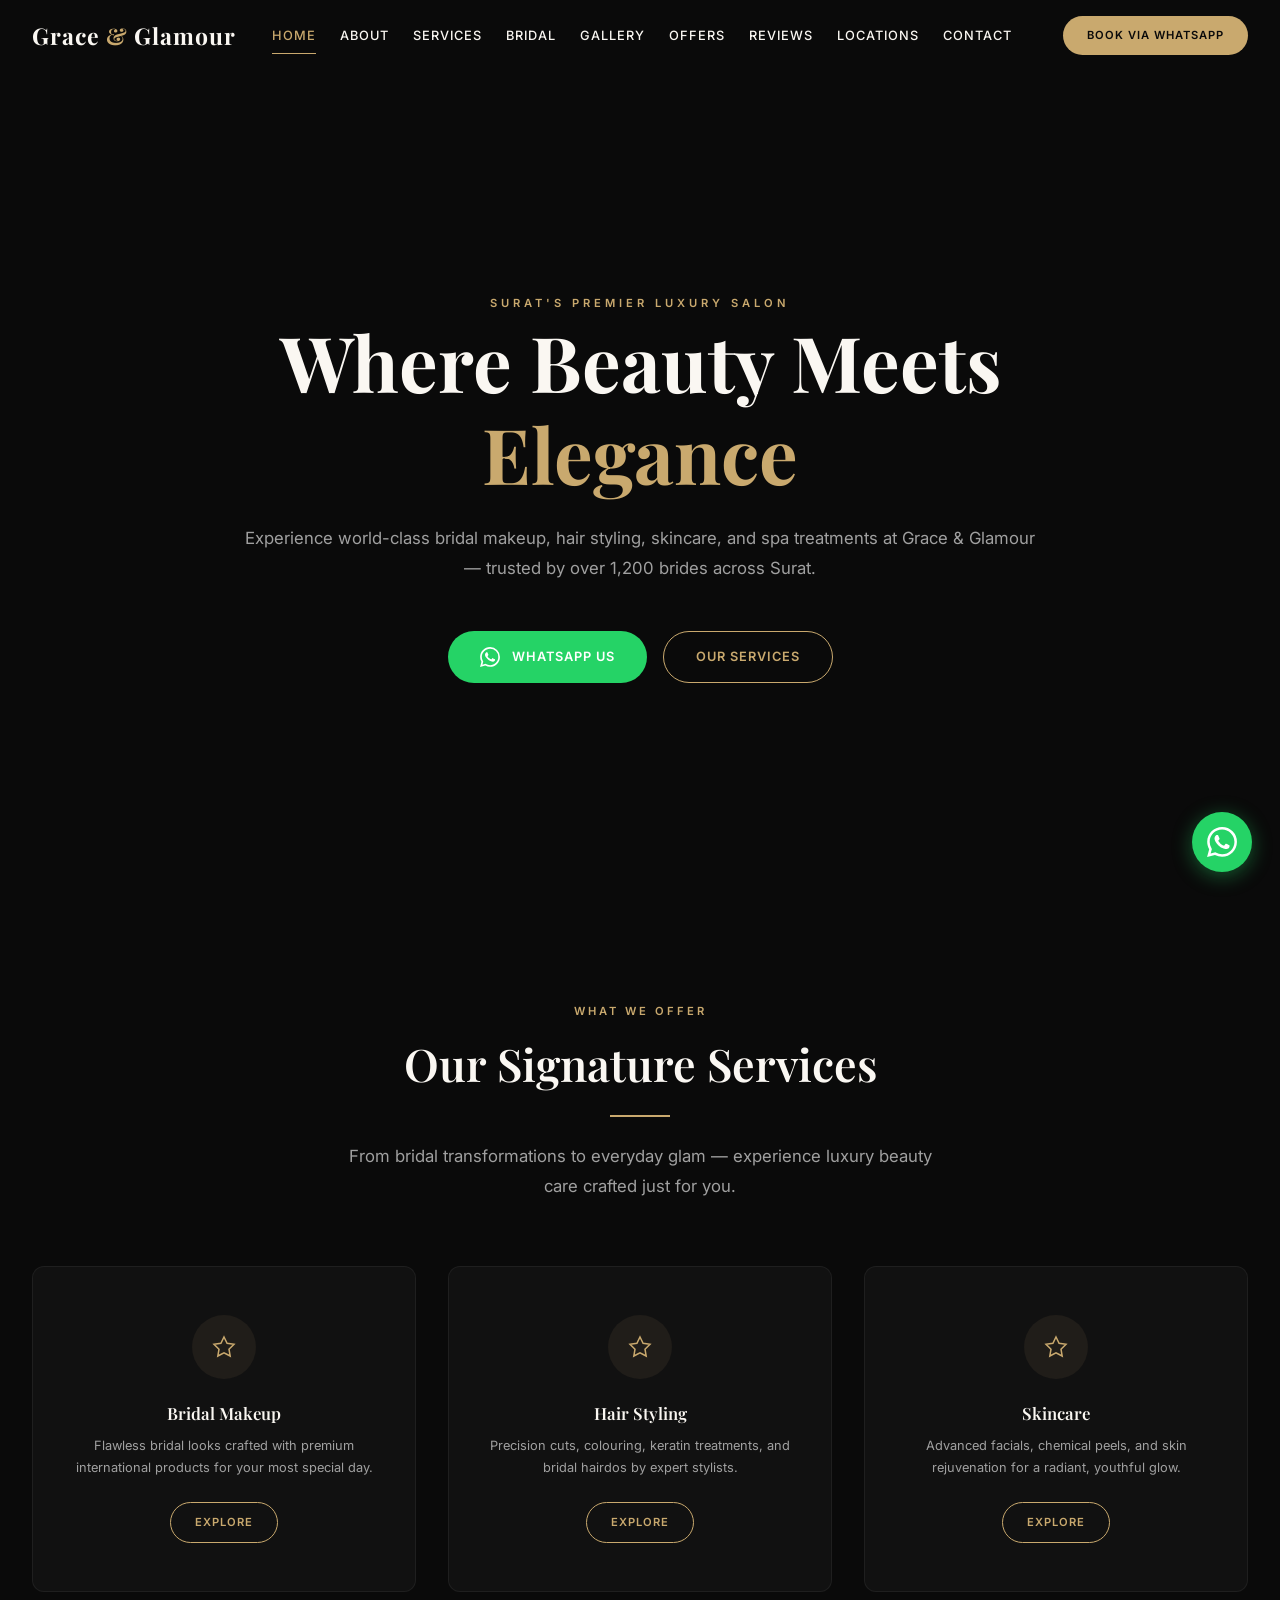
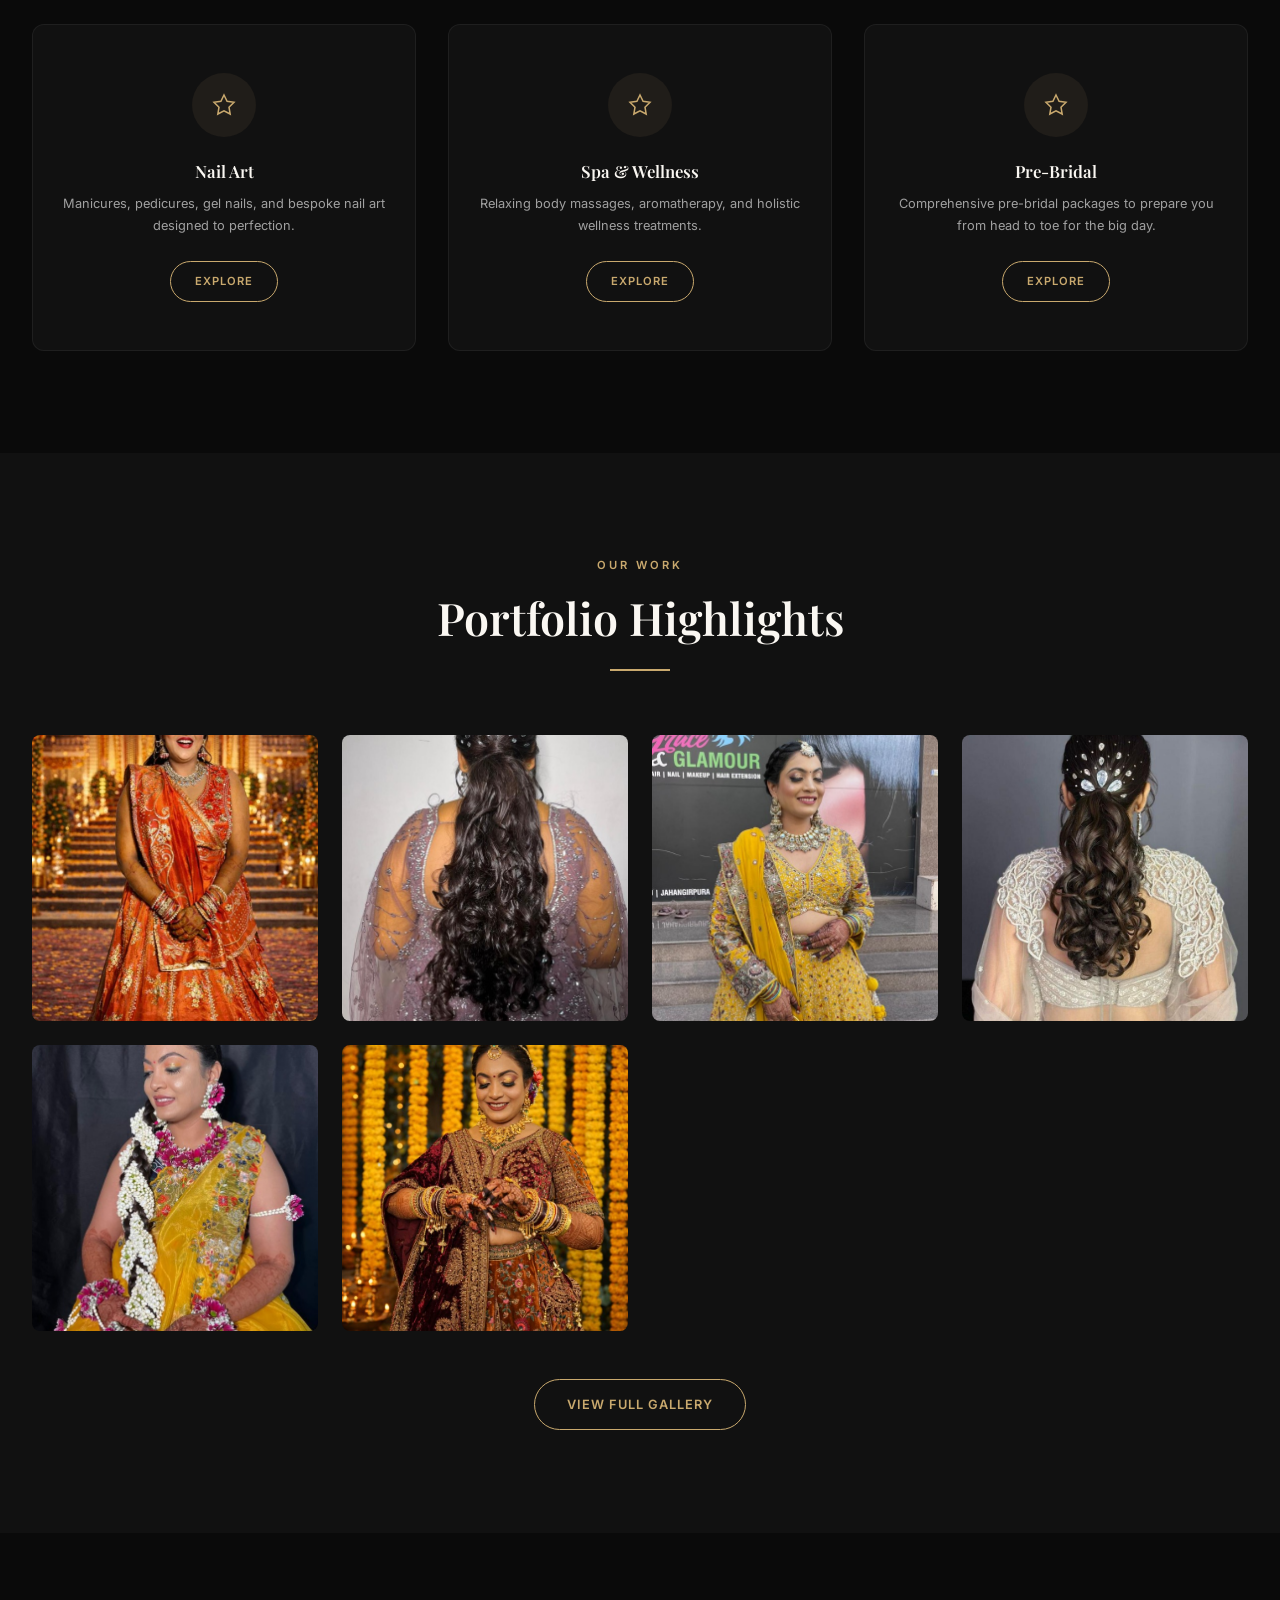
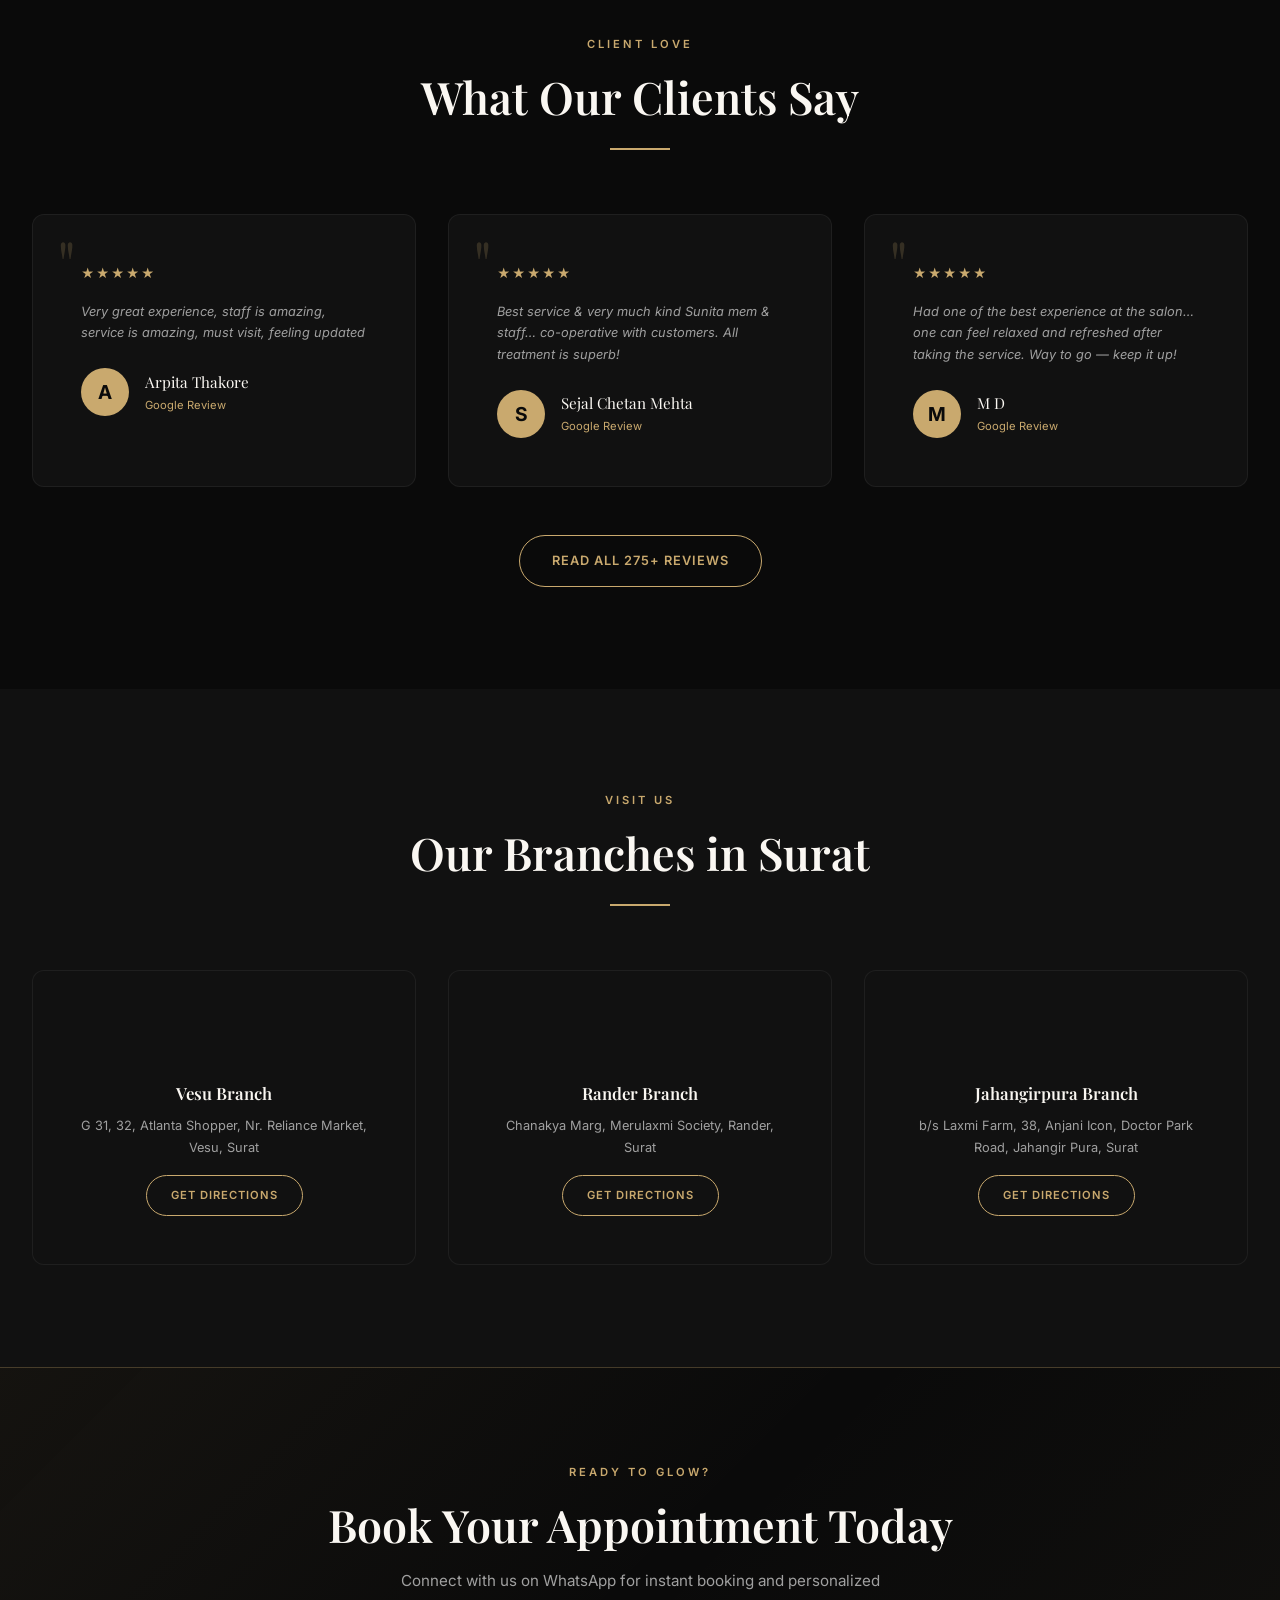
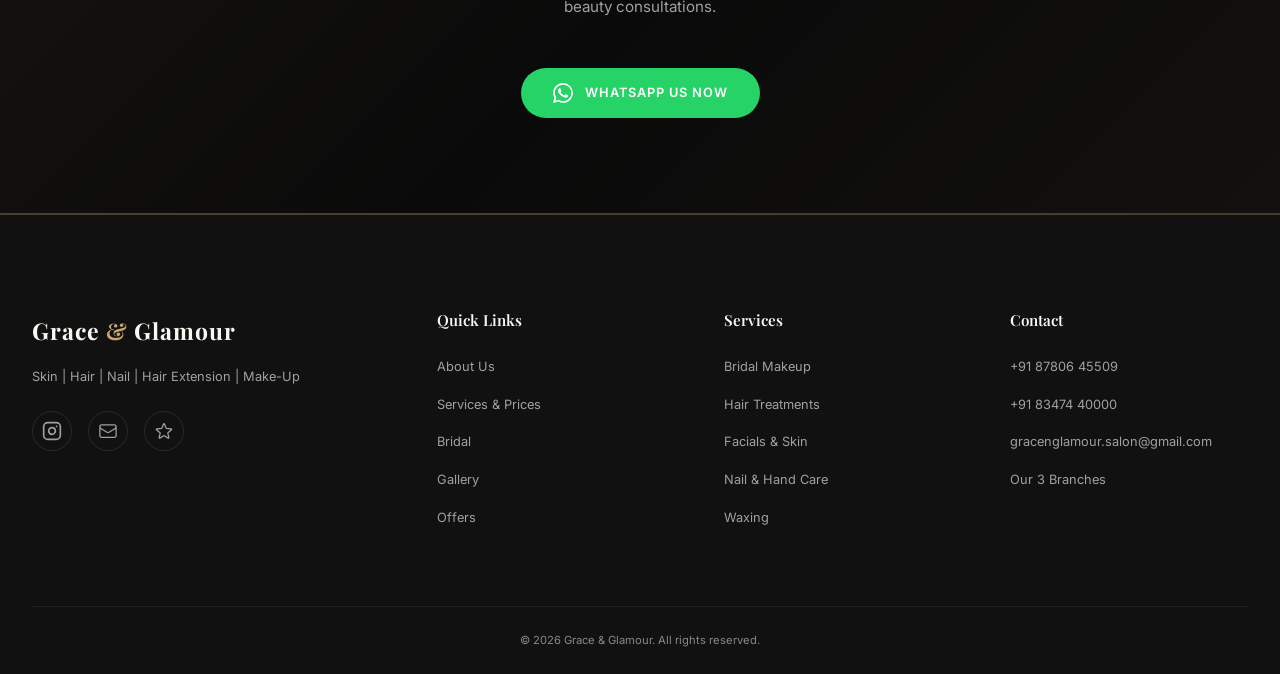
==== index.html @ de6b6950 "first commit" ====
<!DOCTYPE html>
<html lang="en">

<head>
  <meta charset="UTF-8">
  <meta name="viewport" content="width=device-width, initial-scale=1.0">
  <title>Grace & Glamour — Premium Beauty & Bridal Salon in Surat</title>
  <meta name="description"
    content="Grace & Glamour is Surat's premier luxury beauty and bridal salon with branches in Vesu, Rander & Jahangirpura. Expert bridal makeup, hair styling, skincare & more.">
  <meta name="keywords"
    content="bridal makeup in Surat, best beauty salon in Surat, salon in Vesu, salon in Rander, salon in Jahangirpura, bridal salon Surat">
  <link rel="canonical" href="https://grace-glamour.vercel.app/">

  <!-- Open Graph -->
  <meta property="og:title" content="Grace & Glamour — Premium Beauty & Bridal Salon in Surat">
  <meta property="og:description"
    content="Surat's premier luxury beauty and bridal salon. Expert bridal makeup, hair styling, skincare & more across 3 branches.">
  <meta property="og:type" content="website">
  <meta property="og:url" content="https://grace-glamour.vercel.app/">
  <meta property="og:image" content="https://grace-glamour.vercel.app/images/og-home.jpg">
  <meta property="og:locale" content="en_IN">

  <!-- Twitter Card -->
  <meta name="twitter:card" content="summary_large_image">
  <meta name="twitter:title" content="Grace & Glamour — Premium Beauty & Bridal Salon in Surat">
  <meta name="twitter:description" content="Surat's premier luxury beauty and bridal salon with 3 branches.">

  <link rel="icon" type="image/png" href="images/favicon.png">
    <link rel="apple-touch-icon" href="images/favicon.png">
    <link rel="stylesheet" href="css/style.css">

  <!-- Structured Data: LocalBusiness -->
  <script type="application/ld+json">
  {
    "@context": "https://schema.org",
    "@type": "BeautySalon",
    "name": "Grace & Glamour",
    "description": "Premium beauty and bridal salon in Surat offering bridal makeup, hair styling, skincare, nail art, and spa services.",
    "url": "https://grace-glamour.vercel.app",
    "telephone": "+91-8780645509",
    "image": "https://grace-glamour.vercel.app/images/og-home.jpg",
    "address": [
      {
        "@type": "PostalAddress",
        "streetAddress": "G 31, 32, Atlanta Shopper, Nr. Reliance Market, Vesu",
        "addressLocality": "Surat",
        "addressRegion": "Gujarat",
        "postalCode": "395007",
        "addressCountry": "IN"
      },
      {
        "@type": "PostalAddress",
        "streetAddress": "Chanakya Marg, Merulaxmi Society, Rander",
        "addressLocality": "Surat",
        "addressRegion": "Gujarat",
        "postalCode": "395005",
        "addressCountry": "IN"
      },
      {
        "@type": "PostalAddress",
        "streetAddress": "b/s Laxmi Farm, 38, Anjani Icon, Doctor Park Road, M.V Circle, Jahangir Pura",
        "addressLocality": "Surat",
        "addressRegion": "Gujarat",
        "postalCode": "395005",
        "addressCountry": "IN"
      }
    ],
    "geo": {
      "@type": "GeoCoordinates",
      "latitude": "21.1702",
      "longitude": "72.8311"
    },
    "openingHoursSpecification": {
      "@type": "OpeningHoursSpecification",
      "dayOfWeek": ["Monday","Tuesday","Wednesday","Thursday","Friday","Saturday","Sunday"],
      "opens": "10:00",
      "closes": "20:00"
    },
    "priceRange": "₹₹₹",
    "aggregateRating": {
      "@type": "AggregateRating",
      "ratingValue": "4.7",
      "reviewCount": "275"
    },
    "sameAs": [
      "https://www.instagram.com/grace.n.glamour_salon_academy/",
      "https://www.instagram.com/grace.n.glamour_rander/",
      "https://www.instagram.com/grace_n_glamour_vesu/"
    ],
    "email": "gracenglamour.salon@gmail.com"
  }
  </script>
</head>

<body>

  <!-- Navbar -->
  <nav class="navbar" id="navbar">
    <div class="container">
      <a href="index.html" class="nav-logo">Grace <span>&</span> Glamour</a>
      <div class="nav-links">
        <a href="index.html" class="active">Home</a>
        <a href="about.html">About</a>
        <a href="services.html">Services</a>
        <a href="bridal.html">Bridal</a>
        <a href="gallery.html">Gallery</a>
        <a href="offers.html">Offers</a>
        <a href="testimonials.html">Reviews</a>
        <a href="locations.html">Locations</a>
        <a href="contact.html">Contact</a>
      </div>
      <a href="https://wa.me/918780645509?text=Hi%20Grace%20%26%20Glamour!%20I%20would%20like%20to%20book%20an%20appointment."
        class="btn btn-primary btn-sm nav-cta" target="_blank" rel="noopener">Book via WhatsApp</a>
      <button class="nav-toggle" aria-label="Toggle navigation">
        <span></span><span></span><span></span>
      </button>
    </div>
  </nav>

  <!-- Mobile Drawer -->
  <div class="nav-overlay"></div>
  <div class="nav-drawer">
    <a href="index.html">Home</a>
    <a href="about.html">About</a>
    <a href="services.html">Services</a>
    <a href="bridal.html">Bridal</a>
    <a href="gallery.html">Gallery</a>
    <a href="offers.html">Offers</a>
    <a href="testimonials.html">Reviews</a>
    <a href="locations.html">Locations</a>
    <a href="contact.html">Contact</a>
    <a href="https://wa.me/918780645509?text=Hi%20Grace%20%26%20Glamour!%20I%20would%20like%20to%20book%20an%20appointment."
      class="btn btn-whatsapp" target="_blank" rel="noopener"> WhatsApp Us</a>
  </div>

  <!-- Hero -->
  <section class="hero" id="hero">
    <div class="hero-bg" style="background-image: url('images/Gemini_Generated_Image_tcacfotcacfotcac.png')"></div>
    <div class="hero-content">
      <span class="hero-label">Surat's Premier Luxury Salon</span>
      <h1>Where Beauty Meets <span class="text-gold">Elegance</span></h1>
      <p>Experience world-class bridal makeup, hair styling, skincare, and spa treatments at Grace & Glamour — trusted
        by over 1,200 brides across Surat.</p>
      <div class="hero-buttons">
        <a href="https://wa.me/918780645509?text=Hi%20Grace%20%26%20Glamour!%20I%20would%20like%20to%20book%20an%20appointment."
          class="btn btn-whatsapp" target="_blank" rel="noopener">
          <svg width="20" height="20" viewBox="0 0 24 24" fill="currentColor">
            <path
              d="M17.472 14.382c-.297-.149-1.758-.867-2.03-.967-.273-.099-.471-.148-.67.15-.197.297-.767.966-.94 1.164-.173.199-.347.223-.644.075-.297-.15-1.255-.463-2.39-1.475-.883-.788-1.48-1.761-1.653-2.059-.173-.297-.018-.458.13-.606.134-.133.298-.347.446-.52.149-.174.198-.298.298-.497.099-.198.05-.371-.025-.52-.075-.149-.669-1.612-.916-2.207-.242-.579-.487-.5-.669-.51-.173-.008-.371-.01-.57-.01-.198 0-.52.074-.792.372-.272.297-1.04 1.016-1.04 2.479 0 1.462 1.065 2.875 1.213 3.074.149.198 2.096 3.2 5.077 4.487.709.306 1.262.489 1.694.625.712.227 1.36.195 1.871.118.571-.085 1.758-.719 2.006-1.413.248-.694.248-1.289.173-1.413-.074-.124-.272-.198-.57-.347m-5.421 7.403h-.004a9.87 9.87 0 01-5.031-1.378l-.361-.214-3.741.982.998-3.648-.235-.374a9.86 9.86 0 01-1.51-5.26c.001-5.45 4.436-9.884 9.888-9.884 2.64 0 5.122 1.03 6.988 2.898a9.825 9.825 0 012.893 6.994c-.003 5.45-4.437 9.884-9.885 9.884m8.413-18.297A11.815 11.815 0 0012.05 0C5.495 0 .16 5.335.157 11.892c0 2.096.547 4.142 1.588 5.945L.057 24l6.305-1.654a11.882 11.882 0 005.683 1.448h.005c6.554 0 11.89-5.335 11.893-11.893a11.821 11.821 0 00-3.48-8.413z" />
          </svg>
          WhatsApp Us
        </a>
        <a href="services.html" class="btn btn-outline">Our Services</a>
      </div>
    </div>
  </section>

  <!-- Services Preview -->
  <section class="section" id="services-preview">
    <div class="container">
      <div class="section-header reveal">
        <span class="section-label">What We Offer</span>
        <h2 class="section-title">Our Signature Services</h2>
        <div class="divider"></div>
        <p class="section-subtitle" style="margin: 0 auto;">From bridal transformations to everyday glam — experience
          luxury beauty care crafted just for you.</p>
      </div>
      <div class="grid grid-3">
        <div class="card service-card reveal">
          <div class="card-icon">
<svg width="24" height="24" fill="none" stroke="currentColor" stroke-width="1.5" viewBox="0 0 24 24"><path d="M12 2l3.09 6.26L22 9.27l-5 4.87 1.18 6.88L12 17.77l-6.18 3.25L7 14.14 2 9.27l6.91-1.01L12 2z"></path></svg></div>
          <h4>Bridal Makeup</h4>
          <p>Flawless bridal looks crafted with premium international products for your most special day.</p>
          <a href="bridal.html" class="btn btn-outline btn-sm">Explore</a>
        </div>
        <div class="card service-card reveal">
          <div class="card-icon">
<svg width="24" height="24" fill="none" stroke="currentColor" stroke-width="1.5" viewBox="0 0 24 24"><path d="M12 2l3.09 6.26L22 9.27l-5 4.87 1.18 6.88L12 17.77l-6.18 3.25L7 14.14 2 9.27l6.91-1.01L12 2z"></path></svg></div>
          <h4>Hair Styling</h4>
          <p>Precision cuts, colouring, keratin treatments, and bridal hairdos by expert stylists.</p>
          <a href="services.html" class="btn btn-outline btn-sm">Explore</a>
        </div>
        <div class="card service-card reveal">
          <div class="card-icon">
<svg width="24" height="24" fill="none" stroke="currentColor" stroke-width="1.5" viewBox="0 0 24 24"><path d="M12 2l3.09 6.26L22 9.27l-5 4.87 1.18 6.88L12 17.77l-6.18 3.25L7 14.14 2 9.27l6.91-1.01L12 2z"></path></svg></div>
          <h4>Skincare</h4>
          <p>Advanced facials, chemical peels, and skin rejuvenation for a radiant, youthful glow.</p>
          <a href="services.html" class="btn btn-outline btn-sm">Explore</a>
        </div>
        <div class="card service-card reveal">
          <div class="card-icon">
<svg width="24" height="24" fill="none" stroke="currentColor" stroke-width="1.5" viewBox="0 0 24 24"><path d="M12 2l3.09 6.26L22 9.27l-5 4.87 1.18 6.88L12 17.77l-6.18 3.25L7 14.14 2 9.27l6.91-1.01L12 2z"></path></svg></div>
          <h4>Nail Art</h4>
          <p>Manicures, pedicures, gel nails, and bespoke nail art designed to perfection.</p>
          <a href="services.html" class="btn btn-outline btn-sm">Explore</a>
        </div>
        <div class="card service-card reveal">
          <div class="card-icon">
<svg width="24" height="24" fill="none" stroke="currentColor" stroke-width="1.5" viewBox="0 0 24 24"><path d="M12 2l3.09 6.26L22 9.27l-5 4.87 1.18 6.88L12 17.77l-6.18 3.25L7 14.14 2 9.27l6.91-1.01L12 2z"></path></svg></div>
          <h4>Spa & Wellness</h4>
          <p>Relaxing body massages, aromatherapy, and holistic wellness treatments.</p>
          <a href="services.html" class="btn btn-outline btn-sm">Explore</a>
        </div>
        <div class="card service-card reveal">
          <div class="card-icon">
<svg width="24" height="24" fill="none" stroke="currentColor" stroke-width="1.5" viewBox="0 0 24 24"><path d="M12 2l3.09 6.26L22 9.27l-5 4.87 1.18 6.88L12 17.77l-6.18 3.25L7 14.14 2 9.27l6.91-1.01L12 2z"></path></svg></div>
          <h4>Pre-Bridal</h4>
          <p>Comprehensive pre-bridal packages to prepare you from head to toe for the big day.</p>
          <a href="bridal.html" class="btn btn-outline btn-sm">Explore</a>
        </div>
      </div>
    </div>
  </section>

  <!-- Gallery Preview -->
  <section class="section" style="background: var(--color-black-light);">
    <div class="container">
      <div class="section-header reveal">
        <span class="section-label">Our Work</span>
        <h2 class="section-title">Portfolio Highlights</h2>
        <div class="divider"></div>
      </div>
      <div class="gallery-grid reveal">
        <div class="gallery-item">
          <img src="images/gallery-1.jpg" alt="Bridal makeup look by Grace & Glamour Surat" loading="lazy">
          <span class="gallery-item-label">Bridal</span>
        </div>
        <div class="gallery-item">
          <img src="images/gallery-2.jpg" alt="Hair styling at Grace & Glamour salon" loading="lazy">
          <span class="gallery-item-label">Hair</span>
        </div>
        <div class="gallery-item">
          <img src="images/gallery-3.jpg" alt="Professional makeup at Grace & Glamour" loading="lazy">
          <span class="gallery-item-label">Makeup</span>
        </div>
        <div class="gallery-item">
          <img src="images/gallery-4.jpg" alt="Nail art by Grace & Glamour Surat" loading="lazy">
          <span class="gallery-item-label">Nails</span>
        </div>
        <div class="gallery-item hide-mobile">
          <img src="images/gallery-5.jpg" alt="Skincare treatment at Grace & Glamour" loading="lazy">
          <span class="gallery-item-label">Skin</span>
        </div>
        <div class="gallery-item hide-mobile">
          <img src="images/gallery-6.jpg" alt="Bridal hair by Grace & Glamour" loading="lazy">
          <span class="gallery-item-label">Bridal</span>
        </div>
      </div>
      <div class="text-center" style="margin-top: var(--space-2xl);">
        <a href="gallery.html" class="btn btn-outline">View Full Gallery</a>
      </div>
    </div>
  </section>

  <!-- Testimonials Preview -->
  <section class="section" id="testimonials-preview">
    <div class="container">
      <div class="section-header reveal">
        <span class="section-label">Client Love</span>
        <h2 class="section-title">What Our Clients Say</h2>
        <div class="divider"></div>
      </div>
      <div class="grid grid-3">
        <div class="card testimonial-card reveal">
          <div class="stars">★★★★★</div>
          <p class="testimonial-text">Very great experience, staff is amazing, service is amazing, must visit, feeling
            updated </p>
          <div class="testimonial-author">
            <div
              style="width:48px;height:48px;border-radius:50%;background:var(--color-gold);display:flex;align-items:center;justify-content:center;font-size:1.2rem;font-weight:700;color:var(--color-black);flex-shrink:0;">
              A</div>
            <div>
              <div class="testimonial-name">Arpita Thakore</div>
              <div class="testimonial-service">Google Review</div>
            </div>
          </div>
        </div>
        <div class="card testimonial-card reveal">
          <div class="stars">★★★★★</div>
          <p class="testimonial-text">Best service & very much kind Sunita mem & staff… co-operative with customers. All
            treatment is superb!</p>
          <div class="testimonial-author">
            <div
              style="width:48px;height:48px;border-radius:50%;background:var(--color-gold);display:flex;align-items:center;justify-content:center;font-size:1.2rem;font-weight:700;color:var(--color-black);flex-shrink:0;">
              S</div>
            <div>
              <div class="testimonial-name">Sejal Chetan Mehta</div>
              <div class="testimonial-service">Google Review</div>
            </div>
          </div>
        </div>
        <div class="card testimonial-card reveal">
          <div class="stars">★★★★★</div>
          <p class="testimonial-text">Had one of the best experience at the salon… one can feel relaxed and refreshed
            after taking the service. Way to go — keep it up! </p>
          <div class="testimonial-author">
            <div
              style="width:48px;height:48px;border-radius:50%;background:var(--color-gold);display:flex;align-items:center;justify-content:center;font-size:1.2rem;font-weight:700;color:var(--color-black);flex-shrink:0;">
              M</div>
            <div>
              <div class="testimonial-name">M D</div>
              <div class="testimonial-service">Google Review</div>
            </div>
          </div>
        </div>
      </div>
      <div class="text-center" style="margin-top: var(--space-2xl);">
        <a href="testimonials.html" class="btn btn-outline">Read All 275+ Reviews</a>
      </div>
    </div>
  </section>

  <!-- Locations Preview -->
  <section class="section" style="background: var(--color-black-light);">
    <div class="container">
      <div class="section-header reveal">
        <span class="section-label">Visit Us</span>
        <h2 class="section-title">Our Branches in Surat</h2>
        <div class="divider"></div>
      </div>
      <div class="grid grid-3">
        <div class="card reveal" style="text-align: center;">
          <div class="card-icon" style="margin: 0 auto var(--space-md);"></div>
          <h4>Vesu Branch</h4>
          <p>G 31, 32, Atlanta Shopper, Nr. Reliance Market, Vesu, Surat</p>
          <div style="margin-top: var(--space-md);">
            <a href="https://maps.app.goo.gl/dTvf4s63YExiZ6F86" class="btn btn-outline btn-sm" target="_blank"
              rel="noopener noreferrer">Get Directions</a>
          </div>
        </div>
        <div class="card reveal" style="text-align: center;">
          <div class="card-icon" style="margin: 0 auto var(--space-md);"></div>
          <h4>Rander Branch</h4>
          <p>Chanakya Marg, Merulaxmi Society, Rander, Surat</p>
          <div style="margin-top: var(--space-md);">
            <a href="https://maps.app.goo.gl/i6QQg4vCMtcSrNAF7" class="btn btn-outline btn-sm" target="_blank"
              rel="noopener noreferrer">Get Directions</a>
          </div>
        </div>
        <div class="card reveal" style="text-align: center;">
          <div class="card-icon" style="margin: 0 auto var(--space-md);"></div>
          <h4>Jahangirpura Branch</h4>
          <p>b/s Laxmi Farm, 38, Anjani Icon, Doctor Park Road, Jahangir Pura, Surat</p>
          <div style="margin-top: var(--space-md);">
            <a href="https://maps.app.goo.gl/T31BByn2yN2DAqcD8" class="btn btn-outline btn-sm" target="_blank"
              rel="noopener noreferrer">Get Directions</a>
          </div>
        </div>
      </div>
    </div>
  </section>

  <!-- CTA Banner -->
  <section class="cta-banner">
    <div class="container reveal">
      <span class="section-label">Ready to Glow?</span>
      <h2>Book Your Appointment Today</h2>
      <p>Connect with us on WhatsApp for instant booking and personalized beauty consultations.</p>
      <a href="https://wa.me/918780645509?text=Hi%20Grace%20%26%20Glamour!%20I%20would%20like%20to%20book%20an%20appointment."
        class="btn btn-whatsapp" target="_blank" rel="noopener">
        <svg width="20" height="20" viewBox="0 0 24 24" fill="currentColor">
          <path
            d="M17.472 14.382c-.297-.149-1.758-.867-2.03-.967-.273-.099-.471-.148-.67.15-.197.297-.767.966-.94 1.164-.173.199-.347.223-.644.075-.297-.15-1.255-.463-2.39-1.475-.883-.788-1.48-1.761-1.653-2.059-.173-.297-.018-.458.13-.606.134-.133.298-.347.446-.52.149-.174.198-.298.298-.497.099-.198.05-.371-.025-.52-.075-.149-.669-1.612-.916-2.207-.242-.579-.487-.5-.669-.51-.173-.008-.371-.01-.57-.01-.198 0-.52.074-.792.372-.272.297-1.04 1.016-1.04 2.479 0 1.462 1.065 2.875 1.213 3.074.149.198 2.096 3.2 5.077 4.487.709.306 1.262.489 1.694.625.712.227 1.36.195 1.871.118.571-.085 1.758-.719 2.006-1.413.248-.694.248-1.289.173-1.413-.074-.124-.272-.198-.57-.347m-5.421 7.403h-.004a9.87 9.87 0 01-5.031-1.378l-.361-.214-3.741.982.998-3.648-.235-.374a9.86 9.86 0 01-1.51-5.26c.001-5.45 4.436-9.884 9.888-9.884 2.64 0 5.122 1.03 6.988 2.898a9.825 9.825 0 012.893 6.994c-.003 5.45-4.437 9.884-9.885 9.884m8.413-18.297A11.815 11.815 0 0012.05 0C5.495 0 .16 5.335.157 11.892c0 2.096.547 4.142 1.588 5.945L.057 24l6.305-1.654a11.882 11.882 0 005.683 1.448h.005c6.554 0 11.89-5.335 11.893-11.893a11.821 11.821 0 00-3.48-8.413z" />
        </svg>
        WhatsApp Us Now
      </a>
    </div>
  </section>

  <!-- Footer -->
  <footer class="footer">
    <div class="container">
      <div class="footer-grid">
        <div class="footer-brand"><a href="index.html" class="nav-logo">Grace <span>&amp;</span> Glamour</a>
          <p>Skin | Hair | Nail | Hair Extension | Make-Up</p>
          <div class="footer-social"><a href="https://www.instagram.com/grace.n.glamour_salon_academy/" target="_blank"
              rel="noopener noreferrer" aria-label="Instagram"><svg viewBox="0 0 24 24" width="20" height="20" stroke="currentColor" stroke-width="2" fill="none" stroke-linecap="round" stroke-linejoin="round" class="css-i6dzq1"><rect x="2" y="2" width="20" height="20" rx="5" ry="5"></rect><path d="M16 11.37A4 4 0 1 1 12.63 8 4 4 0 0 1 16 11.37z"></path><line x1="17.5" y1="6.5" x2="17.51" y2="6.5"></line></svg></a><a href="mailto:gracenglamour.salon@gmail.com"
              aria-label="Email"><svg xmlns="http://www.w3.org/2000/svg" fill="none" viewBox="0 0 24 24" stroke-width="1.5" stroke="currentColor" width="20" height="20"><path stroke-linecap="round" stroke-linejoin="round" d="M21.75 6.75v10.5a2.25 2.25 0 01-2.25 2.25h-15a2.25 2.25 0 01-2.25-2.25V6.75m19.5 0A2.25 2.25 0 0019.5 4.5h-15a2.25 2.25 0 00-2.25 2.25m19.5 0v.243a2.25 2.25 0 01-1.07 1.916l-7.5 4.615a2.25 2.25 0 01-2.36 0L3.32 8.91a2.25 2.25 0 01-1.07-1.916V6.75" /></svg></a><a href="https://g.page/r/CR6FOvfgBTPnEBM/review" target="_blank"
              rel="noopener noreferrer" aria-label="Google Reviews"><svg xmlns="http://www.w3.org/2000/svg" fill="none" viewBox="0 0 24 24" stroke-width="1.5" stroke="currentColor" width="20" height="20"><path stroke-linecap="round" stroke-linejoin="round" d="M11.48 3.499a.562.562 0 011.04 0l2.125 5.111a.563.563 0 00.475.345l5.518.442c.499.04.701.663.321.988l-4.204 3.602a.563.563 0 00-.182.557l1.285 5.385a.562.562 0 01-.84.61l-4.725-2.885a.563.563 0 00-.586 0L6.982 20.54a.562.562 0 01-.84-.61l1.285-5.386a.562.562 0 00-.182-.557l-4.204-3.602a.563.563 0 01.321-.988l5.518-.442a.563.563 0 00.475-.345L11.48 3.5z" /></svg></a></div>
        </div>
        <div class="footer-col">
          <h4>Quick Links</h4>
          <ul>
            <li><a href="about.html">About Us</a></li>
            <li><a href="services.html">Services &amp; Prices</a></li>
            <li><a href="bridal.html">Bridal</a></li>
            <li><a href="gallery.html">Gallery</a></li>
            <li><a href="offers.html">Offers</a></li>
          </ul>
        </div>
        <div class="footer-col">
          <h4>Services</h4>
          <ul>
            <li><a href="bridal.html">Bridal Makeup</a></li>
            <li><a href="services.html#hair">Hair Treatments</a></li>
            <li><a href="services.html#facials">Facials &amp; Skin</a></li>
            <li><a href="services.html#hand-leg">Nail &amp; Hand Care</a></li>
            <li><a href="services.html#waxing">Waxing</a></li>
          </ul>
        </div>
        <div class="footer-col">
          <h4>Contact</h4>
          <ul>
            <li><a href="tel:+918780645509">+91 87806 45509</a></li>
            <li><a href="tel:+918347440000">+91 83474 40000</a></li>
            <li><a href="mailto:gracenglamour.salon@gmail.com">gracenglamour.salon@gmail.com</a></li>
            <li><a href="locations.html">Our 3 Branches</a></li>
          </ul>
        </div>
      </div>
      <div class="footer-bottom">
        <p>&copy; 2026 Grace &amp; Glamour. All rights reserved.</p>
      </div>
    </div>
  </footer>

  <!-- WhatsApp Floating Button -->
  <a href="https://wa.me/918780645509?text=Hi%20Grace%20%26%20Glamour!%20I%20would%20like%20to%20know%20more%20about%20your%20services."
    class="whatsapp-float" target="_blank" rel="noopener" aria-label="Chat on WhatsApp">
    <svg viewBox="0 0 24 24">
      <path
        d="M17.472 14.382c-.297-.149-1.758-.867-2.03-.967-.273-.099-.471-.148-.67.15-.197.297-.767.966-.94 1.164-.173.199-.347.223-.644.075-.297-.15-1.255-.463-2.39-1.475-.883-.788-1.48-1.761-1.653-2.059-.173-.297-.018-.458.13-.606.134-.133.298-.347.446-.52.149-.174.198-.298.298-.497.099-.198.05-.371-.025-.52-.075-.149-.669-1.612-.916-2.207-.242-.579-.487-.5-.669-.51-.173-.008-.371-.01-.57-.01-.198 0-.52.074-.792.372-.272.297-1.04 1.016-1.04 2.479 0 1.462 1.065 2.875 1.213 3.074.149.198 2.096 3.2 5.077 4.487.709.306 1.262.489 1.694.625.712.227 1.36.195 1.871.118.571-.085 1.758-.719 2.006-1.413.248-.694.248-1.289.173-1.413-.074-.124-.272-.198-.57-.347m-5.421 7.403h-.004a9.87 9.87 0 01-5.031-1.378l-.361-.214-3.741.982.998-3.648-.235-.374a9.86 9.86 0 01-1.51-5.26c.001-5.45 4.436-9.884 9.888-9.884 2.64 0 5.122 1.03 6.988 2.898a9.825 9.825 0 012.893 6.994c-.003 5.45-4.437 9.884-9.885 9.884m8.413-18.297A11.815 11.815 0 0012.05 0C5.495 0 .16 5.335.157 11.892c0 2.096.547 4.142 1.588 5.945L.057 24l6.305-1.654a11.882 11.882 0 005.683 1.448h.005c6.554 0 11.89-5.335 11.893-11.893a11.821 11.821 0 00-3.48-8.413z" />
    </svg>
  </a>

  <!-- Lightbox -->
  <div class="lightbox" id="lightbox">
    <button class="lightbox-close" aria-label="Close lightbox">✕</button>
    <img id="lightbox-img" src="" alt="">
  </div>

  <script src="js/main.js"></script>
</body>

</html>
---- css/style.css ----
/* ============================================
   GRACE & GLAMOUR — Design System
   Luxury Beauty & Bridal Salon, Surat
   ============================================ */

/* --- Google Fonts --- */
@import url('https://fonts.googleapis.com/css2?family=Playfair+Display:ital,wght@0,400;0,500;0,600;0,700;1,400;1,500&family=Inter:wght@300;400;500;600;700&display=swap');

/* --- CSS Custom Properties --- */
:root {
  /* Colors */
  --color-black: #0a0a0a;
  --color-black-light: #111111;
  --color-charcoal: #1a1a1a;
  --color-dark-gray: #222222;
  --color-gray: #333333;
  --color-muted: #888888;
  --color-text-muted: #a0a0a0;
  --color-ivory: #faf7f2;
  --color-white: #ffffff;
  --color-gold: #c9a96e;
  --color-gold-light: #d4ba85;
  --color-gold-dark: #b8944f;
  --color-rose: #d4a0a0;
  --color-whatsapp: #25D366;

  /* Typography */
  --font-heading: 'Playfair Display', Georgia, 'Times New Roman', serif;
  --font-body: 'Inter', -apple-system, BlinkMacSystemFont, 'Segoe UI', sans-serif;

  /* Font Sizes (fluid) */
  --fs-xs: clamp(0.7rem, 0.8vw, 0.8rem);
  --fs-sm: clamp(0.8rem, 0.9vw, 0.9rem);
  --fs-base: clamp(0.95rem, 1vw, 1.05rem);
  --fs-md: clamp(1.05rem, 1.2vw, 1.2rem);
  --fs-lg: clamp(1.3rem, 1.8vw, 1.6rem);
  --fs-xl: clamp(1.6rem, 2.5vw, 2.2rem);
  --fs-2xl: clamp(2rem, 3.5vw, 3rem);
  --fs-3xl: clamp(2.5rem, 5vw, 4rem);
  --fs-hero: clamp(2.8rem, 6vw, 5rem);

  /* Spacing */
  --space-xs: 0.5rem;
  --space-sm: 0.75rem;
  --space-md: 1rem;
  --space-lg: 1.5rem;
  --space-xl: 2rem;
  --space-2xl: 3rem;
  --space-3xl: 4rem;
  --space-4xl: 6rem;
  --space-section: clamp(4rem, 8vw, 7rem);

  /* Borders & Radius */
  --radius-sm: 4px;
  --radius-md: 8px;
  --radius-lg: 12px;
  --radius-xl: 20px;
  --radius-full: 9999px;
  --border-gold: 1px solid rgba(201, 169, 110, 0.3);
  --border-subtle: 1px solid rgba(255, 255, 255, 0.06);

  /* Shadows */
  --shadow-sm: 0 2px 8px rgba(0, 0, 0, 0.3);
  --shadow-md: 0 4px 20px rgba(0, 0, 0, 0.4);
  --shadow-lg: 0 8px 40px rgba(0, 0, 0, 0.5);
  --shadow-gold: 0 4px 20px rgba(201, 169, 110, 0.15);

  /* Transitions */
  --transition-fast: 0.2s ease;
  --transition-base: 0.3s ease;
  --transition-slow: 0.5s ease;

  /* Layout */
  --max-width: 1280px;
  --nav-height: 72px;
}

/* --- Reset & Base --- */
*,
*::before,
*::after {
  margin: 0;
  padding: 0;
  box-sizing: border-box;
}

html {
  scroll-behavior: smooth;
  -webkit-text-size-adjust: 100%;
}

body {
  font-family: var(--font-body);
  font-size: var(--fs-base);
  font-weight: 400;
  line-height: 1.7;
  color: var(--color-ivory);
  background-color: var(--color-black);
  -webkit-font-smoothing: antialiased;
  -moz-osx-font-smoothing: grayscale;
  overflow-x: hidden;
}

a {
  color: var(--color-gold);
  text-decoration: none;
  transition: color var(--transition-fast);
}

a:hover {
  color: var(--color-gold-light);
}

img {
  max-width: 100%;
  height: auto;
  display: block;
}

ul,
ol {
  list-style: none;
}

button {
  font-family: var(--font-body);
  cursor: pointer;
  border: none;
  outline: none;
}

input,
textarea,
select {
  font-family: var(--font-body);
  outline: none;
}

::selection {
  background: var(--color-gold);
  color: var(--color-black);
}

/* --- Typography --- */
h1,
h2,
h3,
h4,
h5,
h6 {
  font-family: var(--font-heading);
  font-weight: 600;
  line-height: 1.2;
  color: var(--color-ivory);
}

h1 {
  font-size: var(--fs-hero);
}

h2 {
  font-size: var(--fs-2xl);
}

h3 {
  font-size: var(--fs-xl);
}

h4 {
  font-size: var(--fs-lg);
}

h5 {
  font-size: var(--fs-md);
}

.section-label {
  font-family: var(--font-body);
  font-size: var(--fs-xs);
  font-weight: 600;
  letter-spacing: 3px;
  text-transform: uppercase;
  color: var(--color-gold);
  display: block;
  margin-bottom: var(--space-md);
}

.section-title {
  font-size: var(--fs-2xl);
  margin-bottom: var(--space-lg);
}

.section-subtitle {
  font-size: var(--fs-md);
  color: var(--color-text-muted);
  max-width: 600px;
  line-height: 1.8;
}

.text-gold {
  color: var(--color-gold);
}

.text-muted {
  color: var(--color-text-muted);
}

.text-center {
  text-align: center;
}

/* --- Layout --- */
.container {
  width: 100%;
  max-width: var(--max-width);
  margin: 0 auto;
  padding: 0 var(--space-xl);
}

.section {
  padding: var(--space-section) 0;
}

.section-header {
  text-align: center;
  margin-bottom: var(--space-3xl);
}

.grid {
  display: grid;
  gap: var(--space-xl);
}

.grid-2 {
  grid-template-columns: 1fr;
}

.grid-3 {
  grid-template-columns: 1fr;
}

.grid-4 {
  grid-template-columns: 1fr;
}

@media (min-width: 768px) {
  .grid-2 {
    grid-template-columns: repeat(2, 1fr);
  }

  .grid-3 {
    grid-template-columns: repeat(2, 1fr);
  }

  .grid-4 {
    grid-template-columns: repeat(2, 1fr);
  }
}

@media (min-width: 1024px) {
  .grid-3 {
    grid-template-columns: repeat(3, 1fr);
  }

  .grid-4 {
    grid-template-columns: repeat(4, 1fr);
  }
}

/* --- Buttons --- */
.btn {
  display: inline-flex;
  align-items: center;
  justify-content: center;
  gap: var(--space-sm);
  padding: 14px 32px;
  font-size: var(--fs-sm);
  font-weight: 600;
  letter-spacing: 1px;
  text-transform: uppercase;
  border-radius: var(--radius-full);
  transition: all var(--transition-base);
  white-space: nowrap;
}

.btn-primary {
  background: var(--color-gold);
  color: var(--color-black);
}

.btn-primary:hover {
  background: var(--color-gold-light);
  color: var(--color-black);
  transform: translateY(-2px);
  box-shadow: var(--shadow-gold);
}

.btn-outline {
  background: transparent;
  color: var(--color-gold);
  border: 1px solid var(--color-gold);
}

.btn-outline:hover {
  background: var(--color-gold);
  color: var(--color-black);
  transform: translateY(-2px);
}

.btn-whatsapp {
  background: var(--color-whatsapp);
  color: var(--color-white);
}

.btn-whatsapp:hover {
  background: #20bd5a;
  color: var(--color-white);
  transform: translateY(-2px);
  box-shadow: 0 4px 20px rgba(37, 211, 102, 0.3);
}

.btn-sm {
  padding: 10px 24px;
  font-size: var(--fs-xs);
}

/* --- Navigation --- */
.navbar {
  position: fixed;
  top: 0;
  left: 0;
  right: 0;
  z-index: 1000;
  padding: var(--space-md) 0;
  transition: all var(--transition-base);
  background: transparent;
}

.navbar.scrolled {
  background: rgba(10, 10, 10, 0.95);
  backdrop-filter: blur(20px);
  -webkit-backdrop-filter: blur(20px);
  box-shadow: 0 1px 0 rgba(201, 169, 110, 0.1);
  padding: var(--space-sm) 0;
}

.navbar .container {
  display: flex;
  align-items: center;
  justify-content: space-between;
  gap: var(--space-xl);
}

.nav-logo {
  font-family: var(--font-heading);
  font-size: var(--fs-lg);
  font-weight: 700;
  color: var(--color-ivory);
  letter-spacing: 1px;
}

.nav-logo span {
  color: var(--color-gold);
}

.nav-links {
  display: none;
  align-items: center;
  gap: var(--space-lg);
}

.nav-links a {
  font-size: var(--fs-sm);
  font-weight: 500;
  color: var(--color-ivory);
  text-transform: uppercase;
  letter-spacing: 1px;
  position: relative;
  padding: var(--space-xs) 0;
}

.nav-links a::after {
  content: '';
  position: absolute;
  bottom: 0;
  left: 0;
  width: 0;
  height: 1px;
  background: var(--color-gold);
  transition: width var(--transition-base);
}

.nav-links a:hover::after,
.nav-links a.active::after {
  width: 100%;
}

.nav-links a:hover,
.nav-links a.active {
  color: var(--color-gold);
}

.nav-cta {
  display: none;
  margin-left: var(--space-md);
}

.nav-toggle {
  display: flex;
  flex-direction: column;
  gap: 5px;
  background: none;
  padding: 8px;
}

.nav-toggle span {
  display: block;
  width: 24px;
  height: 2px;
  background: var(--color-ivory);
  transition: all var(--transition-base);
}

.nav-toggle.active span:nth-child(1) {
  transform: rotate(45deg) translate(5px, 5px);
}

.nav-toggle.active span:nth-child(2) {
  opacity: 0;
}

.nav-toggle.active span:nth-child(3) {
  transform: rotate(-45deg) translate(5px, -5px);
}

/* Mobile Nav Drawer */
.nav-drawer {
  position: fixed;
  top: 0;
  right: -100%;
  width: 100%;
  max-width: 360px;
  height: 100vh;
  background: var(--color-black-light);
  z-index: 999;
  padding: calc(var(--nav-height) + var(--space-xl)) var(--space-xl) var(--space-xl);
  transition: right var(--transition-slow);
  border-left: var(--border-gold);
}

.nav-drawer.open {
  right: 0;
}

.nav-drawer a {
  display: block;
  font-size: var(--fs-lg);
  font-family: var(--font-heading);
  color: var(--color-ivory);
  padding: var(--space-md) 0;
  border-bottom: var(--border-subtle);
  transition: color var(--transition-fast);
}

.nav-drawer a:hover {
  color: var(--color-gold);
}

.nav-drawer .btn {
  margin-top: var(--space-xl);
  width: 100%;
  text-align: center;
}

.nav-overlay {
  position: fixed;
  top: 0;
  left: 0;
  width: 100%;
  height: 100%;
  background: rgba(0, 0, 0, 0.6);
  z-index: 998;
  opacity: 0;
  pointer-events: none;
  transition: opacity var(--transition-base);
}

.nav-overlay.active {
  opacity: 1;
  pointer-events: all;
}

@media (min-width: 1024px) {
  .nav-links {
    display: flex;
  }

  .nav-cta {
    display: inline-flex;
  }

  .nav-toggle {
    display: none;
  }
}

/* --- Hero Section --- */
.hero {
  position: relative;
  min-height: 100vh;
  min-height: 100dvh;
  display: flex;
  flex-direction: column;
  align-items: center;
  text-align: center;
  overflow: hidden;
  padding-top: calc(var(--nav-height) + var(--space-xl));
  padding-bottom: var(--space-xl);
}

.hero-bg {
  position: absolute;
  top: 0;
  left: 0;
  width: 100%;
  height: 100%;
  background-size: cover;
  background-position: center;
  background-repeat: no-repeat;
}

.hero-bg::after {
  content: '';
  position: absolute;
  top: 0;
  left: 0;
  width: 100%;
  height: 100%;
  background: linear-gradient(to bottom,
      rgba(10, 10, 10, 0.5) 0%,
      rgba(10, 10, 10, 0.7) 50%,
      rgba(10, 10, 10, 0.95) 100%);
}

.hero-content {
  position: relative;
  z-index: 2;
  max-width: 800px;
  width: 100%;
  margin: auto 0;
  padding: var(--space-xl) 0;
}

.hero-label {
  font-family: var(--font-body);
  font-size: var(--fs-xs);
  font-weight: 600;
  letter-spacing: 4px;
  text-transform: uppercase;
  color: var(--color-gold);
  margin-bottom: var(--space-lg);
}

.hero h1 {
  margin-bottom: var(--space-lg);
  font-weight: 700;
}

.hero p {
  font-size: var(--fs-md);
  color: var(--color-text-muted);
  margin-bottom: var(--space-2xl);
  line-height: 1.8;
}

.hero-buttons {
  display: flex;
  flex-wrap: wrap;
  gap: var(--space-md);
  justify-content: center;
}

/* Page Hero (smaller, for inner pages) */
.page-hero {
  position: relative;
  padding: calc(var(--nav-height) + var(--space-4xl)) 0 var(--space-3xl);
  text-align: center;
  background: var(--color-black-light);
  overflow: hidden;
}

.page-hero::before {
  content: '';
  position: absolute;
  top: 0;
  left: 50%;
  transform: translateX(-50%);
  width: 300px;
  height: 300px;
  background: radial-gradient(circle, rgba(201, 169, 110, 0.08) 0%, transparent 70%);
  border-radius: 50%;
}

.page-hero .section-label {
  margin-bottom: var(--space-md);
}

.page-hero h1 {
  font-size: var(--fs-2xl);
  margin-bottom: var(--space-md);
}

.page-hero p {
  color: var(--color-text-muted);
  max-width: 600px;
  margin: 0 auto;
}

/* Breadcrumb */
.breadcrumb {
  display: flex;
  align-items: center;
  justify-content: center;
  gap: var(--space-sm);
  font-size: var(--fs-sm);
  color: var(--color-text-muted);
  margin-bottom: var(--space-lg);
}

.breadcrumb a {
  color: var(--color-text-muted);
}

.breadcrumb a:hover {
  color: var(--color-gold);
}

.breadcrumb .separator {
  color: var(--color-gold);
  font-size: 0.6rem;
}

/* --- Cards --- */
.card {
  background: var(--color-black-light);
  border: var(--border-subtle);
  border-radius: var(--radius-lg);
  padding: var(--space-2xl);
  transition: all var(--transition-base);
}

.card:hover {
  border-color: rgba(201, 169, 110, 0.15);
  transform: translateY(-4px);
  box-shadow: var(--shadow-md);
}

.card-glass {
  background: rgba(17, 17, 17, 0.6);
  backdrop-filter: blur(12px);
  -webkit-backdrop-filter: blur(12px);
  border: var(--border-gold);
  border-radius: var(--radius-lg);
  padding: var(--space-2xl);
}

.card-icon {
  width: 48px;
  height: 48px;
  display: flex;
  align-items: center;
  justify-content: center;
  font-size: 1.5rem;
  color: var(--color-gold);
  margin-bottom: var(--space-lg);
}

.card h3 {
  font-size: var(--fs-lg);
  margin-bottom: var(--space-sm);
}

.card h4 {
  font-size: var(--fs-md);
  margin-bottom: var(--space-sm);
}

.card p {
  color: var(--color-text-muted);
  font-size: var(--fs-sm);
  line-height: 1.7;
}

/* Service Card */
.service-card {
  text-align: center;
  padding: var(--space-2xl) var(--space-lg);
}

.service-card .card-icon {
  margin: 0 auto var(--space-lg);
  width: 64px;
  height: 64px;
  border-radius: 50%;
  background: rgba(201, 169, 110, 0.08);
  font-size: 1.5rem;
}

.service-card .btn {
  margin-top: var(--space-lg);
}

/* --- Testimonial Card --- */
.testimonial-card {
  padding: var(--space-2xl);
  position: relative;
}

.testimonial-card::before {
  content: '"';
  font-family: var(--font-heading);
  font-size: 4rem;
  color: rgba(201, 169, 110, 0.2);
  position: absolute;
  top: var(--space-md);
  left: var(--space-lg);
  line-height: 1;
}

.testimonial-text {
  font-size: var(--fs-base);
  font-style: italic;
  color: var(--color-ivory);
  line-height: 1.8;
  margin-bottom: var(--space-lg);
}

.testimonial-author {
  display: flex;
  align-items: center;
  gap: var(--space-md);
}

.testimonial-avatar {
  width: 48px;
  height: 48px;
  border-radius: 50%;
  object-fit: cover;
  border: 2px solid var(--color-gold);
}

.testimonial-name {
  font-family: var(--font-heading);
  font-size: var(--fs-base);
  color: var(--color-ivory);
}

.testimonial-service {
  font-size: var(--fs-xs);
  color: var(--color-gold);
}

.stars {
  color: var(--color-gold);
  font-size: var(--fs-sm);
  margin-bottom: var(--space-md);
  letter-spacing: 2px;
}

/* --- Gallery --- */
.gallery-grid {
  display: grid;
  grid-template-columns: repeat(2, 1fr);
  gap: var(--space-md);
}

@media (min-width: 768px) {
  .gallery-grid {
    grid-template-columns: repeat(3, 1fr);
  }
}

@media (min-width: 1024px) {
  .gallery-grid {
    grid-template-columns: repeat(4, 1fr);
    gap: var(--space-lg);
  }
}

.gallery-item {
  position: relative;
  border-radius: var(--radius-md);
  overflow: hidden;
  cursor: pointer;
  aspect-ratio: 1;
}

.gallery-item img {
  width: 100%;
  height: 100%;
  object-fit: cover;
  transition: transform var(--transition-slow);
}

.gallery-item:hover img {
  transform: scale(1.05);
}

.gallery-item::after {
  content: '';
  position: absolute;
  inset: 0;
  background: linear-gradient(to top, rgba(10, 10, 10, 0.6) 0%, transparent 50%);
  opacity: 0;
  transition: opacity var(--transition-base);
}

.gallery-item:hover::after {
  opacity: 1;
}

.gallery-item-label {
  position: absolute;
  bottom: var(--space-md);
  left: var(--space-md);
  font-size: var(--fs-xs);
  font-weight: 600;
  color: var(--color-ivory);
  text-transform: uppercase;
  letter-spacing: 1px;
  z-index: 2;
  opacity: 0;
  transform: translateY(8px);
  transition: all var(--transition-base);
}

.gallery-item:hover .gallery-item-label {
  opacity: 1;
  transform: translateY(0);
}

/* Filter Tabs */
.filter-tabs {
  display: flex;
  flex-wrap: wrap;
  gap: var(--space-sm);
  justify-content: center;
  margin-bottom: var(--space-2xl);
}

.filter-tab {
  padding: 8px 20px;
  font-size: var(--fs-xs);
  font-weight: 600;
  letter-spacing: 1px;
  text-transform: uppercase;
  color: var(--color-text-muted);
  background: transparent;
  border: 1px solid rgba(255, 255, 255, 0.1);
  border-radius: var(--radius-full);
  cursor: pointer;
  transition: all var(--transition-base);
}

.filter-tab:hover,
.filter-tab.active {
  color: var(--color-black);
  background: var(--color-gold);
  border-color: var(--color-gold);
}

/* Lightbox */
.lightbox {
  position: fixed;
  inset: 0;
  z-index: 2000;
  background: rgba(0, 0, 0, 0.95);
  display: flex;
  align-items: center;
  justify-content: center;
  opacity: 0;
  pointer-events: none;
  transition: opacity var(--transition-base);
}

.lightbox.active {
  opacity: 1;
  pointer-events: all;
}

.lightbox img {
  max-width: 90%;
  max-height: 85vh;
  object-fit: contain;
  border-radius: var(--radius-md);
}

.lightbox-close {
  position: absolute;
  top: var(--space-xl);
  right: var(--space-xl);
  width: 48px;
  height: 48px;
  display: flex;
  align-items: center;
  justify-content: center;
  font-size: 1.5rem;
  color: var(--color-ivory);
  background: rgba(255, 255, 255, 0.1);
  border-radius: 50%;
  cursor: pointer;
  border: none;
  transition: background var(--transition-fast);
}

.lightbox-close:hover {
  background: rgba(255, 255, 255, 0.2);
}

/* --- Before & After --- */
.before-after {
  display: grid;
  grid-template-columns: 1fr 1fr;
  gap: var(--space-md);
  border-radius: var(--radius-lg);
  overflow: hidden;
}

.before-after img {
  width: 100%;
  height: 280px;
  object-fit: cover;
}

.before-after-label {
  text-align: center;
  font-size: var(--fs-xs);
  font-weight: 600;
  letter-spacing: 2px;
  text-transform: uppercase;
  color: var(--color-gold);
  padding: var(--space-sm);
  background: var(--color-black-light);
}

/* --- Location Card --- */
.location-card {
  overflow: hidden;
  padding: 0;
}

.location-card .map-embed {
  width: 100%;
  height: 220px;
  border: none;
}

.location-card-body {
  padding: var(--space-xl);
}

.location-card h3 {
  display: flex;
  align-items: center;
  gap: var(--space-sm);
  margin-bottom: var(--space-md);
}

.location-card .location-info {
  display: flex;
  flex-direction: column;
  gap: var(--space-sm);
  margin-bottom: var(--space-lg);
}

.location-card .location-info li {
  display: flex;
  align-items: flex-start;
  gap: var(--space-sm);
  font-size: var(--fs-sm);
  color: var(--color-text-muted);
}

.location-card .location-info li .icon {
  color: var(--color-gold);
  flex-shrink: 0;
  margin-top: 2px;
}

.location-card .btn {
  width: 100%;
}

/* --- Offer Card --- */
.offer-card {
  overflow: hidden;
  padding: 0;
  position: relative;
}

.offer-card img {
  width: 100%;
  height: 280px;
  object-fit: cover;
}

.offer-card-body {
  padding: var(--space-xl);
}

.offer-card h3 {
  margin-bottom: var(--space-sm);
}

.offer-card p {
  color: var(--color-text-muted);
  font-size: var(--fs-sm);
  margin-bottom: var(--space-lg);
}

.offer-badge {
  position: absolute;
  top: var(--space-md);
  right: var(--space-md);
  background: var(--color-gold);
  color: var(--color-black);
  font-size: var(--fs-xs);
  font-weight: 700;
  padding: 6px 14px;
  border-radius: var(--radius-full);
  text-transform: uppercase;
  letter-spacing: 1px;
}

/* --- Contact Form --- */
.form-group {
  margin-bottom: var(--space-lg);
}

.form-group label {
  display: block;
  font-size: var(--fs-sm);
  font-weight: 500;
  color: var(--color-ivory);
  margin-bottom: var(--space-xs);
}

.form-control {
  width: 100%;
  padding: 14px 18px;
  font-size: var(--fs-base);
  color: var(--color-ivory);
  background: var(--color-charcoal);
  border: 1px solid rgba(255, 255, 255, 0.08);
  border-radius: var(--radius-md);
  transition: border-color var(--transition-fast);
}

.form-control:focus {
  border-color: var(--color-gold);
  box-shadow: 0 0 0 3px rgba(201, 169, 110, 0.1);
}

.form-control::placeholder {
  color: var(--color-muted);
}

textarea.form-control {
  resize: vertical;
  min-height: 120px;
}

select.form-control {
  appearance: none;
  background-image: url("data:image/svg+xml,%3Csvg xmlns='http://www.w3.org/2000/svg' width='12' height='12' fill='%23888' viewBox='0 0 16 16'%3E%3Cpath d='M8 11L3 6h10z'/%3E%3C/svg%3E");
  background-repeat: no-repeat;
  background-position: right 14px center;
  padding-right: 40px;
}

select.form-control option {
  background: var(--color-charcoal);
  color: var(--color-ivory);
}

.form-row {
  display: grid;
  grid-template-columns: 1fr;
  gap: var(--space-lg);
}

@media (min-width: 768px) {
  .form-row {
    grid-template-columns: 1fr 1fr;
  }
}

/* Toast */
.toast {
  position: fixed;
  bottom: 100px;
  left: 50%;
  transform: translateX(-50%) translateY(20px);
  padding: 14px 28px;
  border-radius: var(--radius-md);
  font-size: var(--fs-sm);
  font-weight: 500;
  z-index: 3000;
  opacity: 0;
  pointer-events: none;
  transition: all var(--transition-base);
}

.toast.show {
  opacity: 1;
  transform: translateX(-50%) translateY(0);
  pointer-events: all;
}

.toast-success {
  background: var(--color-whatsapp);
  color: var(--color-white);
}

.toast-error {
  background: #e74c3c;
  color: var(--color-white);
}

/* --- Counters (Stats) --- */
.stats-grid {
  display: grid;
  grid-template-columns: repeat(2, 1fr);
  gap: var(--space-xl);
}

@media (min-width: 768px) {
  .stats-grid {
    grid-template-columns: repeat(4, 1fr);
  }
}

.stat-item {
  text-align: center;
  padding: var(--space-xl);
}

.stat-number {
  font-family: var(--font-heading);
  font-size: var(--fs-2xl);
  font-weight: 700;
  color: var(--color-gold);
  line-height: 1;
  margin-bottom: var(--space-xs);
}

.stat-label {
  font-size: var(--fs-sm);
  color: var(--color-text-muted);
  text-transform: uppercase;
  letter-spacing: 1px;
}

/* --- CTA Banner --- */
.cta-banner {
  position: relative;
  padding: var(--space-4xl) 0;
  text-align: center;
  overflow: hidden;
}

.cta-banner::before {
  content: '';
  position: absolute;
  inset: 0;
  background: linear-gradient(135deg, rgba(201, 169, 110, 0.06) 0%, transparent 50%, rgba(201, 169, 110, 0.04) 100%);
  border-top: var(--border-gold);
  border-bottom: var(--border-gold);
}

.cta-banner .container {
  position: relative;
}

.cta-banner h2 {
  margin-bottom: var(--space-md);
}

.cta-banner p {
  color: var(--color-text-muted);
  max-width: 500px;
  margin: 0 auto var(--space-2xl);
}

/* --- WhatsApp Floating Button --- */
.whatsapp-float {
  position: fixed;
  bottom: 28px;
  right: 28px;
  width: 60px;
  height: 60px;
  display: flex;
  align-items: center;
  justify-content: center;
  background: var(--color-whatsapp);
  border-radius: 50%;
  z-index: 900;
  box-shadow: 0 4px 20px rgba(37, 211, 102, 0.4);
  transition: transform var(--transition-fast);
  animation: pulse-glow 2s infinite;
}

.whatsapp-float:hover {
  transform: scale(1.1);
}

.whatsapp-float svg {
  width: 30px;
  height: 30px;
  fill: white;
}

@keyframes pulse-glow {

  0%,
  100% {
    box-shadow: 0 4px 20px rgba(37, 211, 102, 0.4);
  }

  50% {
    box-shadow: 0 4px 30px rgba(37, 211, 102, 0.6);
  }
}

/* --- Footer --- */
.footer {
  background: var(--color-black-light);
  border-top: var(--border-gold);
  padding: var(--space-4xl) 0 0;
}

.footer-grid {
  display: grid;
  grid-template-columns: 1fr;
  gap: var(--space-2xl);
  margin-bottom: var(--space-3xl);
}

@media (min-width: 768px) {
  .footer-grid {
    grid-template-columns: 1.5fr 1fr 1fr 1fr;
  }
}

.footer-brand p {
  color: var(--color-text-muted);
  font-size: var(--fs-sm);
  margin-top: var(--space-md);
  line-height: 1.7;
}

.footer-social {
  display: flex;
  gap: var(--space-md);
  margin-top: var(--space-lg);
}

.footer-social a {
  width: 40px;
  height: 40px;
  display: flex;
  align-items: center;
  justify-content: center;
  border: 1px solid rgba(255, 255, 255, 0.1);
  border-radius: 50%;
  color: var(--color-text-muted);
  font-size: 1rem;
  transition: all var(--transition-fast);
}

.footer-social a:hover {
  border-color: var(--color-gold);
  color: var(--color-gold);
}

.footer-col h4 {
  font-family: var(--font-heading);
  font-size: var(--fs-base);
  margin-bottom: var(--space-lg);
  color: var(--color-ivory);
}

.footer-col ul li {
  margin-bottom: var(--space-sm);
}

.footer-col ul li a {
  font-size: var(--fs-sm);
  color: var(--color-text-muted);
  transition: color var(--transition-fast);
}

.footer-col ul li a:hover {
  color: var(--color-gold);
}

.footer-bottom {
  border-top: var(--border-subtle);
  padding: var(--space-lg) 0;
  text-align: center;
  font-size: var(--fs-xs);
  color: var(--color-muted);
}

/* --- Scroll Reveal Animation --- */
.reveal {
  opacity: 0;
  transform: translateY(30px);
  transition: opacity 0.6s ease, transform 0.6s ease;
}

.reveal.visible {
  opacity: 1;
  transform: translateY(0);
}

/* --- Divider --- */
.divider {
  width: 60px;
  height: 2px;
  background: var(--color-gold);
  margin: var(--space-lg) auto;
}

/* --- Team Card --- */
.team-card {
  text-align: center;
  padding: var(--space-2xl);
}

.team-card img {
  width: 120px;
  height: 120px;
  border-radius: 50%;
  object-fit: cover;
  margin: 0 auto var(--space-lg);
  border: 2px solid rgba(201, 169, 110, 0.3);
}

.team-card h4 {
  margin-bottom: var(--space-xs);
}

.team-card .role {
  font-size: var(--fs-xs);
  color: var(--color-gold);
  text-transform: uppercase;
  letter-spacing: 1px;
}

/* --- Packages (Bridal) --- */
.package-card {
  text-align: center;
  padding: var(--space-2xl);
  position: relative;
}

.package-card.featured {
  border-color: rgba(201, 169, 110, 0.3);
  background: linear-gradient(135deg, rgba(201, 169, 110, 0.04) 0%, var(--color-black-light) 100%);
}

.package-card.featured::before {
  content: 'Most Popular';
  position: absolute;
  top: -1px;
  left: 50%;
  transform: translateX(-50%);
  background: var(--color-gold);
  color: var(--color-black);
  font-size: var(--fs-xs);
  font-weight: 700;
  padding: 4px 16px;
  border-radius: 0 0 var(--radius-md) var(--radius-md);
  text-transform: uppercase;
  letter-spacing: 1px;
}

.package-card h3 {
  margin-bottom: var(--space-md);
}

.package-card .package-features {
  text-align: left;
  margin-bottom: var(--space-xl);
}

.package-card .package-features li {
  font-size: var(--fs-sm);
  color: var(--color-text-muted);
  padding: var(--space-sm) 0;
  border-bottom: var(--border-subtle);
  display: flex;
  align-items: center;
  gap: var(--space-sm);
}

.package-card .package-features li .check {
  color: var(--color-gold);
}

/* --- Contact Info Card --- */
.info-card {
  display: flex;
  align-items: flex-start;
  gap: var(--space-md);
  padding: var(--space-lg);
  background: var(--color-charcoal);
  border-radius: var(--radius-md);
}

.info-card .icon {
  color: var(--color-gold);
  font-size: 1.2rem;
  flex-shrink: 0;
  margin-top: 2px;
}

.info-card h4 {
  font-size: var(--fs-base);
  margin-bottom: var(--space-xs);
}

.info-card p {
  font-size: var(--fs-sm);
  color: var(--color-text-muted);
}

/* --- Responsive Utilities --- */
@media (max-width: 767px) {
  .container {
    padding: 0 var(--space-md);
  }

  .section {
    padding: var(--space-3xl) 0;
  }

  .hide-mobile {
    display: none !important;
  }
}

@media (min-width: 768px) {
  .hide-desktop {
    display: none !important;
  }
}

/* --- Pricing Table --- */
.price-table {
  width: 100%;
  border-collapse: separate;
  border-spacing: 0;
}

.price-table thead th {
  font-family: var(--font-heading);
  font-size: var(--fs-sm);
  font-weight: 600;
  color: var(--color-gold);
  text-transform: uppercase;
  letter-spacing: 1px;
  padding: var(--space-md) var(--space-lg);
  border-bottom: 1px solid rgba(201, 169, 110, 0.2);
  text-align: left;
}

.price-table thead th:last-child {
  text-align: right;
}

.price-table tbody tr {
  transition: background var(--transition-fast);
}

.price-table tbody tr:hover {
  background: rgba(201, 169, 110, 0.04);
}

.price-table tbody td {
  padding: var(--space-md) var(--space-lg);
  font-size: var(--fs-sm);
  color: var(--color-ivory);
  border-bottom: var(--border-subtle);
}

.price-table tbody td:last-child {
  text-align: right;
  font-weight: 600;
  color: var(--color-gold);
  white-space: nowrap;
}

.price-table tbody td .note {
  font-size: var(--fs-xs);
  color: var(--color-text-muted);
  display: block;
  margin-top: 2px;
}

/* --- Service Section Anchor Nav --- */
.service-nav {
  display: flex;
  flex-wrap: wrap;
  gap: var(--space-sm);
  justify-content: center;
  margin-bottom: var(--space-3xl);
}

.service-nav a {
  padding: 8px 20px;
  font-size: var(--fs-xs);
  font-weight: 600;
  letter-spacing: 1px;
  text-transform: uppercase;
  color: var(--color-text-muted);
  border: 1px solid rgba(255, 255, 255, 0.08);
  border-radius: var(--radius-full);
  transition: all var(--transition-base);
}

.service-nav a:hover,
.service-nav a.active {
  color: var(--color-gold);
  border-color: var(--color-gold);
  background: rgba(201, 169, 110, 0.06);
}

/* --- Info Card --- */
.info-card {
  display: flex;
  gap: var(--space-lg);
  align-items: flex-start;
  padding: var(--space-lg);
  border-radius: var(--radius-md);
  border: var(--border-subtle);
  transition: all var(--transition-base);
}

.info-card:hover {
  border-color: rgba(201, 169, 110, 0.15);
  background: rgba(17, 17, 17, 0.5);
}

.info-card .icon {
  font-size: 1.5rem;
  flex-shrink: 0;
}

.info-card h4 {
  font-size: var(--fs-base);
  margin-bottom: var(--space-xs);
  color: var(--color-ivory);
}

.info-card p {
  font-size: var(--fs-sm);
  color: var(--color-text-muted);
  line-height: 1.7;
}

/* --- Offer Card --- */
.offer-card {
  padding: 0;
  overflow: hidden;
}

.offer-card img {
  width: 100%;
  height: 220px;
  object-fit: cover;
  transition: transform var(--transition-slow);
}

.offer-card:hover img {
  transform: scale(1.03);
}

.offer-card-body {
  padding: var(--space-xl);
}

.offer-card-body h3 {
  font-size: var(--fs-lg);
  margin-bottom: var(--space-sm);
}

.offer-card-body p {
  margin-bottom: var(--space-lg);
}

.offer-badge {
  position: absolute;
  top: var(--space-md);
  right: var(--space-md);
  padding: 4px 12px;
  font-size: var(--fs-xs);
  font-weight: 700;
  text-transform: uppercase;
  letter-spacing: 1px;
  color: var(--color-black);
  background: var(--color-gold);
  border-radius: var(--radius-full);
  z-index: 2;
}

/* --- Before/After --- */
.before-after {
  display: grid;
  grid-template-columns: 1fr 1fr;
}

.before-after img {
  width: 100%;
  height: 300px;
  object-fit: cover;
}

.before-after-label {
  font-family: var(--font-heading);
  font-size: var(--fs-xs);
  font-weight: 600;
  text-transform: uppercase;
  letter-spacing: 1px;
  color: var(--color-gold);
  padding: var(--space-sm) var(--space-md);
  text-align: center;
  background: var(--color-charcoal);
}

/* --- Location Card --- */
.location-card {
  padding: 0;
  overflow: hidden;
}

.map-embed {
  width: 100%;
  height: 200px;
  border: none;
}

.location-card-body {
  padding: var(--space-xl);
}

.location-card-body h3 {
  font-size: var(--fs-lg);
  margin-bottom: var(--space-lg);
}

.location-info {
  list-style: none;
  margin-bottom: var(--space-xl);
}

.location-info li {
  display: flex;
  gap: var(--space-sm);
  padding: var(--space-sm) 0;
  font-size: var(--fs-sm);
  color: var(--color-text-muted);
  align-items: flex-start;
}

.location-info li .icon {
  flex-shrink: 0;
}

/* --- Package Card --- */
.package-card {
  text-align: center;
  position: relative;
  overflow: hidden;
}

.package-card.featured {
  border-color: rgba(201, 169, 110, 0.3);
  background: linear-gradient(to bottom, rgba(201, 169, 110, 0.05), var(--color-black-light));
}

.package-card.featured::before {
  content: 'Most Popular';
  position: absolute;
  top: 16px;
  right: -32px;
  transform: rotate(45deg);
  background: var(--color-gold);
  color: var(--color-black);
  padding: 4px 40px;
  font-size: 0.65rem;
  font-weight: 700;
  text-transform: uppercase;
  letter-spacing: 1px;
}

.package-features {
  list-style: none;
  text-align: left;
  margin-bottom: var(--space-xl);
}

.package-features li {
  display: flex;
  align-items: center;
  gap: var(--space-sm);
  padding: var(--space-sm) 0;
  font-size: var(--fs-sm);
  color: var(--color-text-muted);
  border-bottom: var(--border-subtle);
}

.package-features li .check {
  color: var(--color-gold);
  font-weight: 700;
}

/* --- Form --- */
.form-group {
  margin-bottom: var(--space-lg);
}

.form-group label {
  display: block;
  font-size: var(--fs-sm);
  font-weight: 500;
  color: var(--color-ivory);
  margin-bottom: var(--space-xs);
}

.form-control {
  width: 100%;
  padding: 12px 16px;
  font-size: var(--fs-sm);
  color: var(--color-ivory);
  background: var(--color-charcoal);
  border: var(--border-subtle);
  border-radius: var(--radius-md);
  transition: border-color var(--transition-fast);
}

.form-control:focus {
  border-color: var(--color-gold);
  background: var(--color-dark-gray);
}

.form-control::placeholder {
  color: var(--color-muted);
}

textarea.form-control {
  min-height: 120px;
  resize: vertical;
}

select.form-control {
  appearance: none;
  cursor: pointer;
}

.form-row {
  display: grid;
  grid-template-columns: 1fr;
  gap: var(--space-lg);
}

@media (min-width: 768px) {
  .form-row {
    grid-template-columns: 1fr 1fr;
  }
}

/* --- Print --- */
@media print {

  .navbar,
  .whatsapp-float,
  .footer {
    display: none;
  }

  body {
    background: white;
    color: black;
  }
}

/* Location Photo Carousel */
.location-carousel {
  display: flex;
  gap: var(--space-md);
  overflow-x: auto;
  scroll-snap-type: x mandatory;
  padding-bottom: var(--space-lg);
  -webkit-overflow-scrolling: touch;
}

.location-carousel::-webkit-scrollbar {
  height: 6px;
}

.location-carousel::-webkit-scrollbar-track {
  background: rgba(255, 255, 255, 0.05);
  border-radius: 4px;
}

.location-carousel::-webkit-scrollbar-thumb {
  background: var(--color-gold);
  border-radius: 4px;
}

.location-carousel img {
  flex: 0 0 85%;
  height: 300px;
  object-fit: cover;
  border-radius: var(--radius-lg);
  scroll-snap-align: center;
  border: 1px solid rgba(201, 169, 110, 0.15);
}

@media (min-width: 768px) {
  .location-carousel img {
    flex: 0 0 45%;
    height: 400px;
  }
}

@media (min-width: 1024px) {
  .location-carousel img {
    flex: 0 0 calc(33.333% - var(--space-md));
    height: 350px;
  }
}
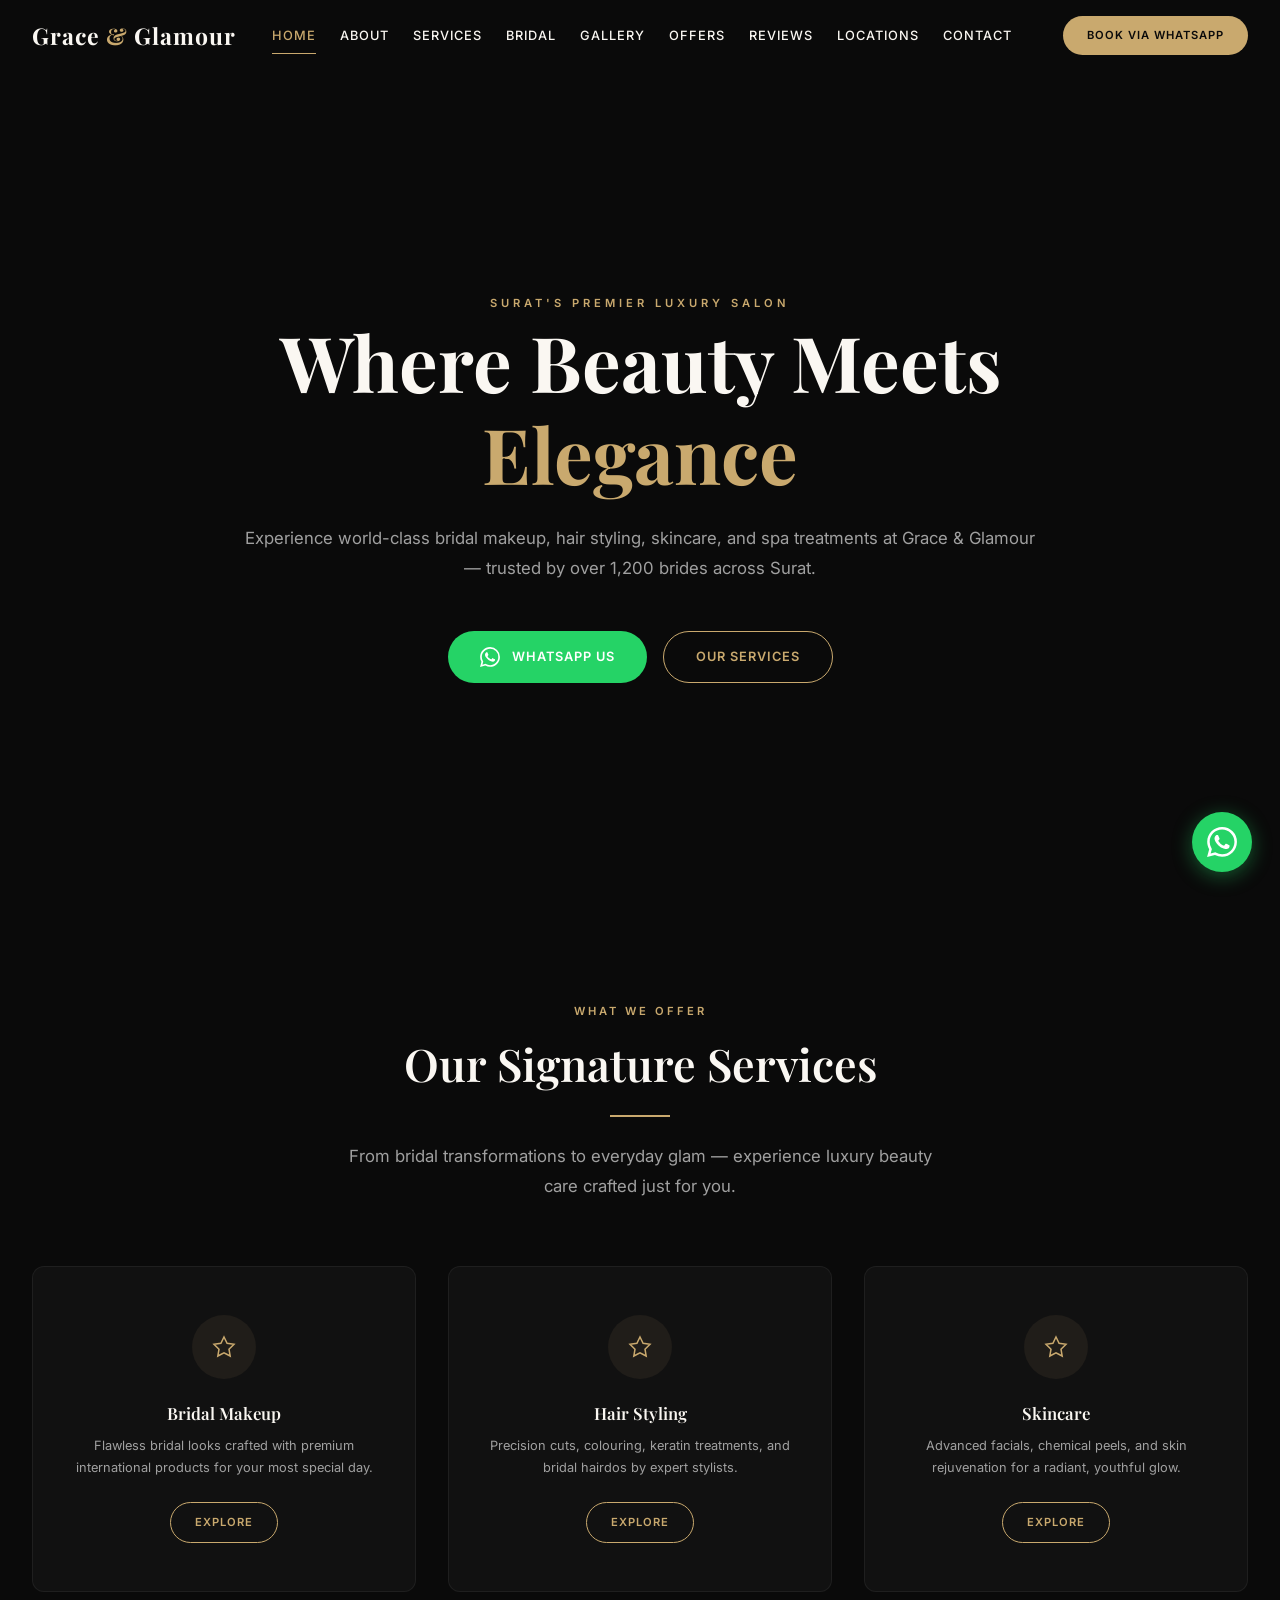
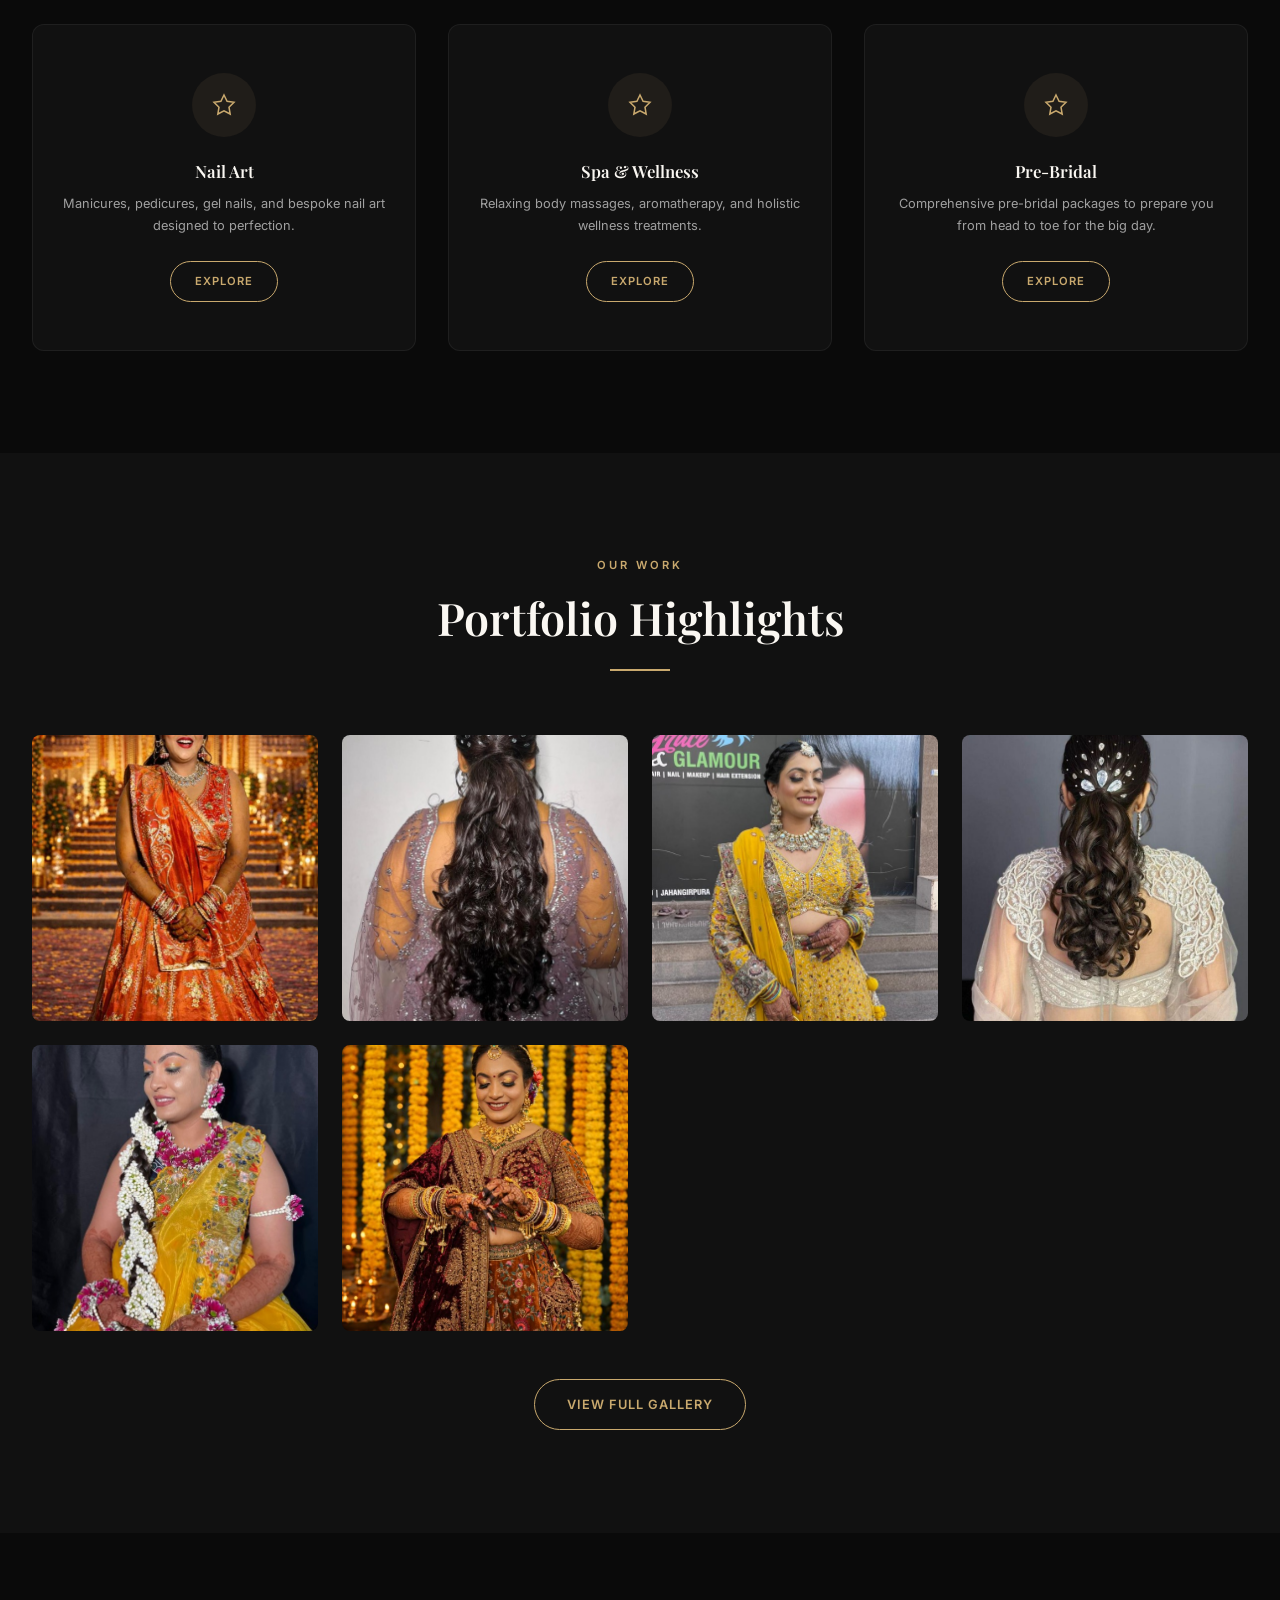
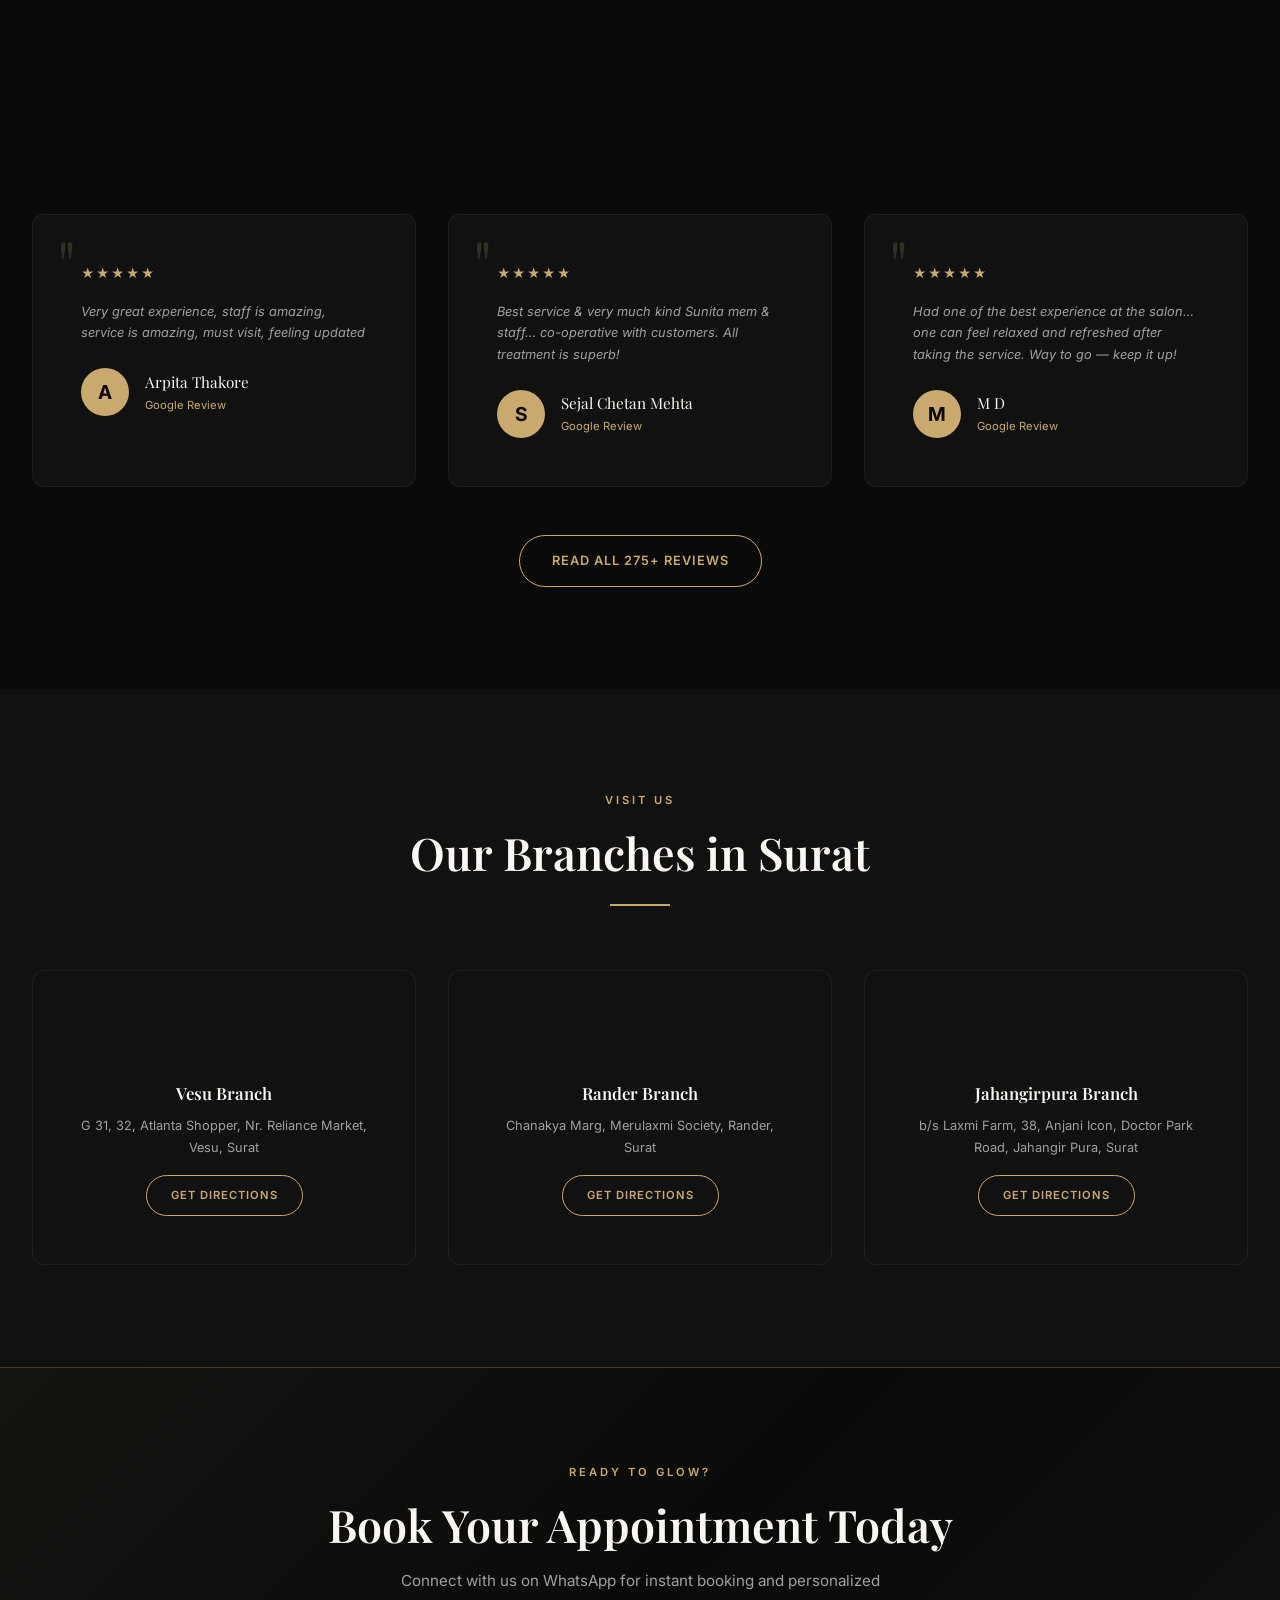
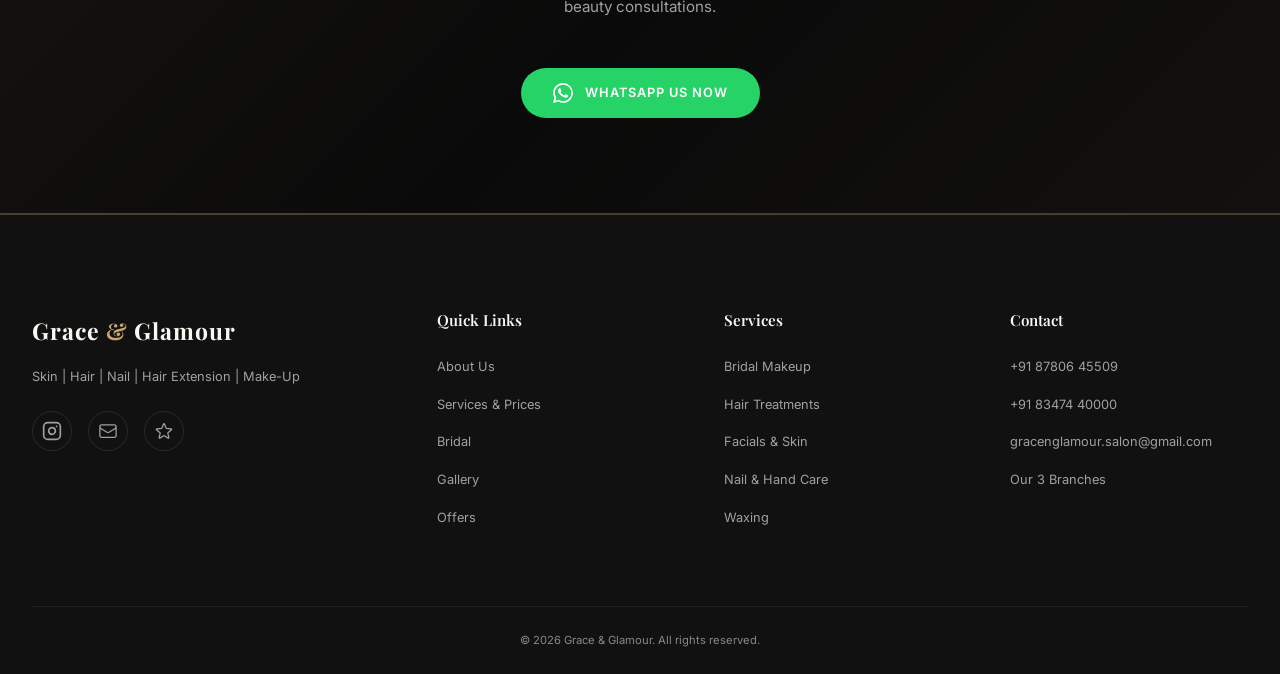
==== commit 99e92f28: "sitemap update" ====
--- a/index.html
+++ b/index.html
@@ -9,15 +9,15 @@
     content="Grace & Glamour is Surat's premier luxury beauty and bridal salon with branches in Vesu, Rander & Jahangirpura. Expert bridal makeup, hair styling, skincare & more.">
   <meta name="keywords"
     content="bridal makeup in Surat, best beauty salon in Surat, salon in Vesu, salon in Rander, salon in Jahangirpura, bridal salon Surat">
-  <link rel="canonical" href="https://grace-glamour.vercel.app/">
+  <link rel="canonical" href="https://www.gracenglamour.site/">
 
   <!-- Open Graph -->
   <meta property="og:title" content="Grace & Glamour — Premium Beauty & Bridal Salon in Surat">
   <meta property="og:description"
     content="Surat's premier luxury beauty and bridal salon. Expert bridal makeup, hair styling, skincare & more across 3 branches.">
   <meta property="og:type" content="website">
-  <meta property="og:url" content="https://grace-glamour.vercel.app/">
-  <meta property="og:image" content="https://grace-glamour.vercel.app/images/og-home.jpg">
+  <meta property="og:url" content="https://www.gracenglamour.site/">
+  <meta property="og:image" content="https://www.gracenglamour.site/images/og-home.jpg">
   <meta property="og:locale" content="en_IN">
 
   <!-- Twitter Card -->
@@ -25,8 +25,9 @@
   <meta name="twitter:title" content="Grace & Glamour — Premium Beauty & Bridal Salon in Surat">
   <meta name="twitter:description" content="Surat's premier luxury beauty and bridal salon with 3 branches.">
 
-  <link rel="icon" type="image/png" href="images/favicon.png">
-    <link rel="apple-touch-icon" href="images/favicon.png">
+  <link rel="icon" type="image/x-icon" href="images/favicon.ico">
+    <link rel="icon" type="image/png" sizes="48x48" href="images/favicon-48.png">
+    <link rel="apple-touch-icon" sizes="180x180" href="images/apple-touch-icon.png">
     <link rel="stylesheet" href="css/style.css">
 
   <!-- Structured Data: LocalBusiness -->
@@ -36,9 +37,9 @@
     "@type": "BeautySalon",
     "name": "Grace & Glamour",
     "description": "Premium beauty and bridal salon in Surat offering bridal makeup, hair styling, skincare, nail art, and spa services.",
-    "url": "https://grace-glamour.vercel.app",
+    "url": "https://www.gracenglamour.site",
     "telephone": "+91-8780645509",
-    "image": "https://grace-glamour.vercel.app/images/og-home.jpg",
+    "image": "https://www.gracenglamour.site/images/og-home.jpg",
     "address": [
       {
         "@type": "PostalAddress",
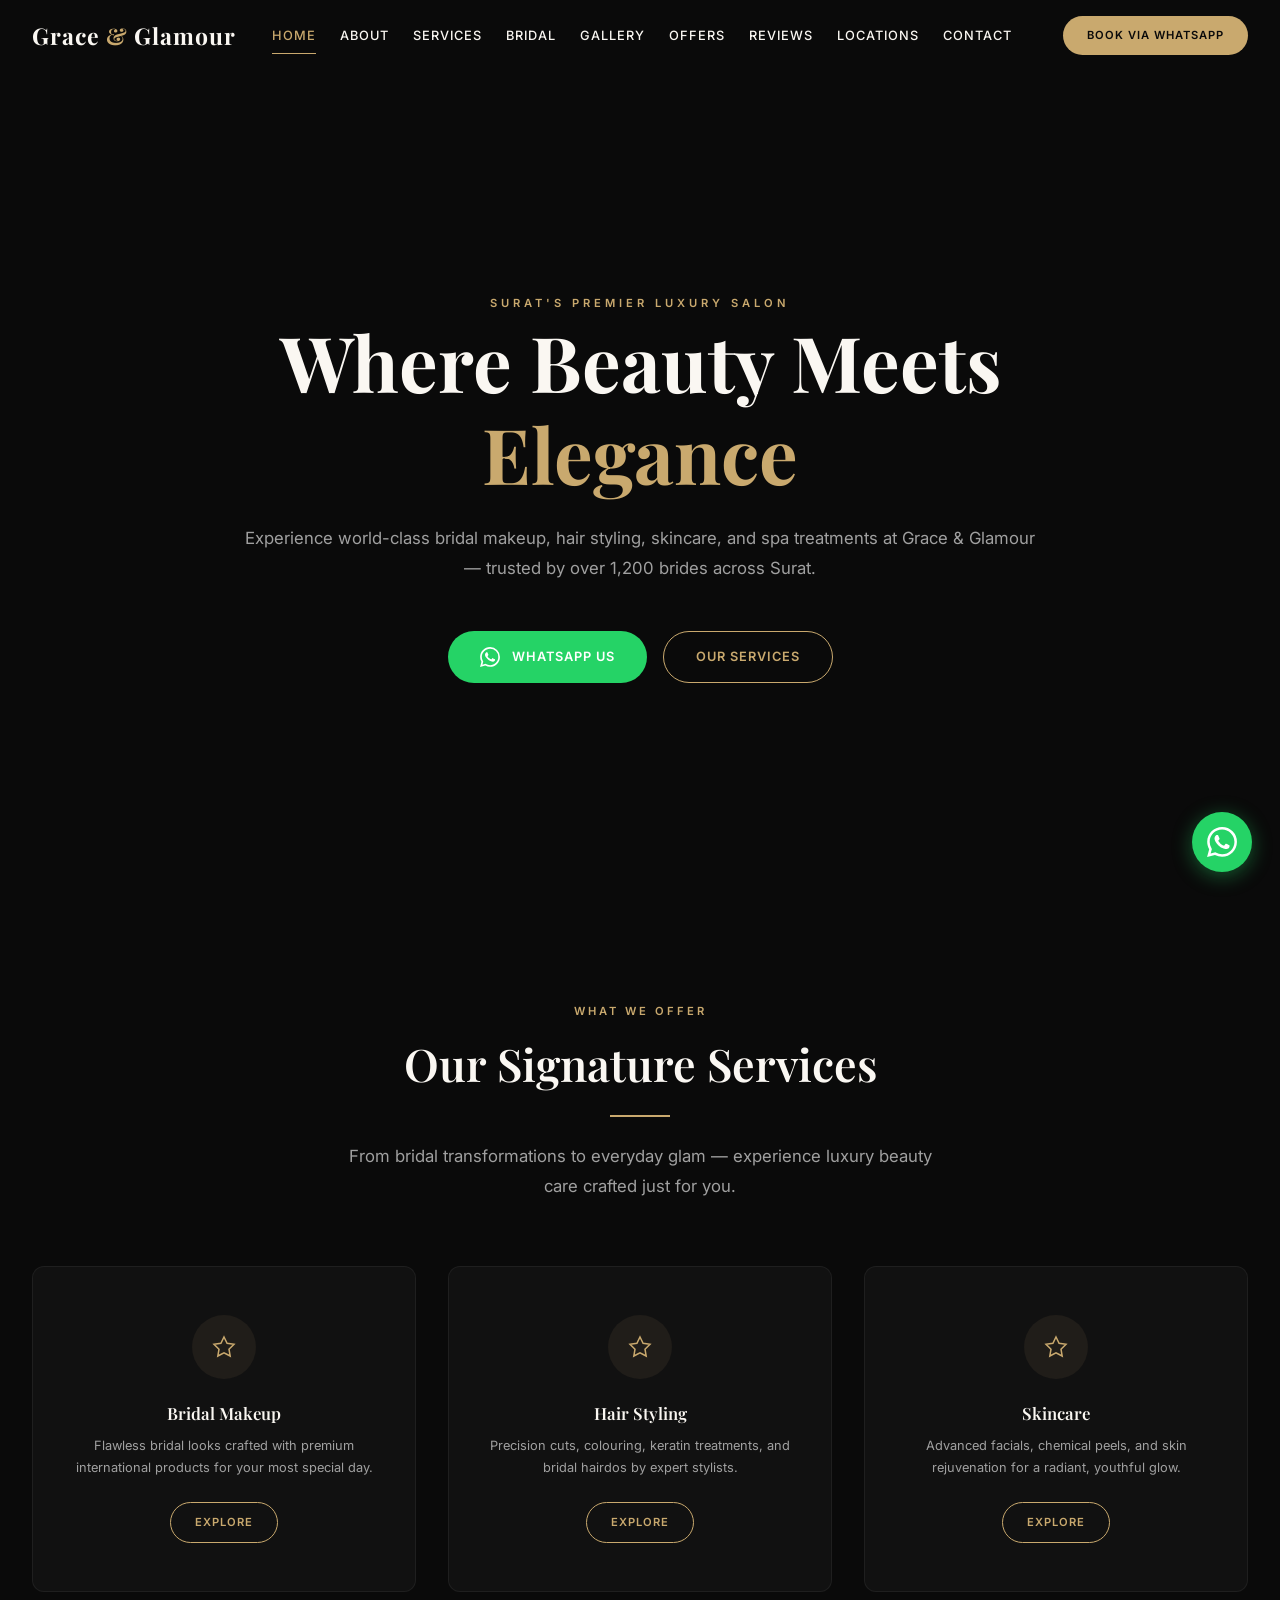
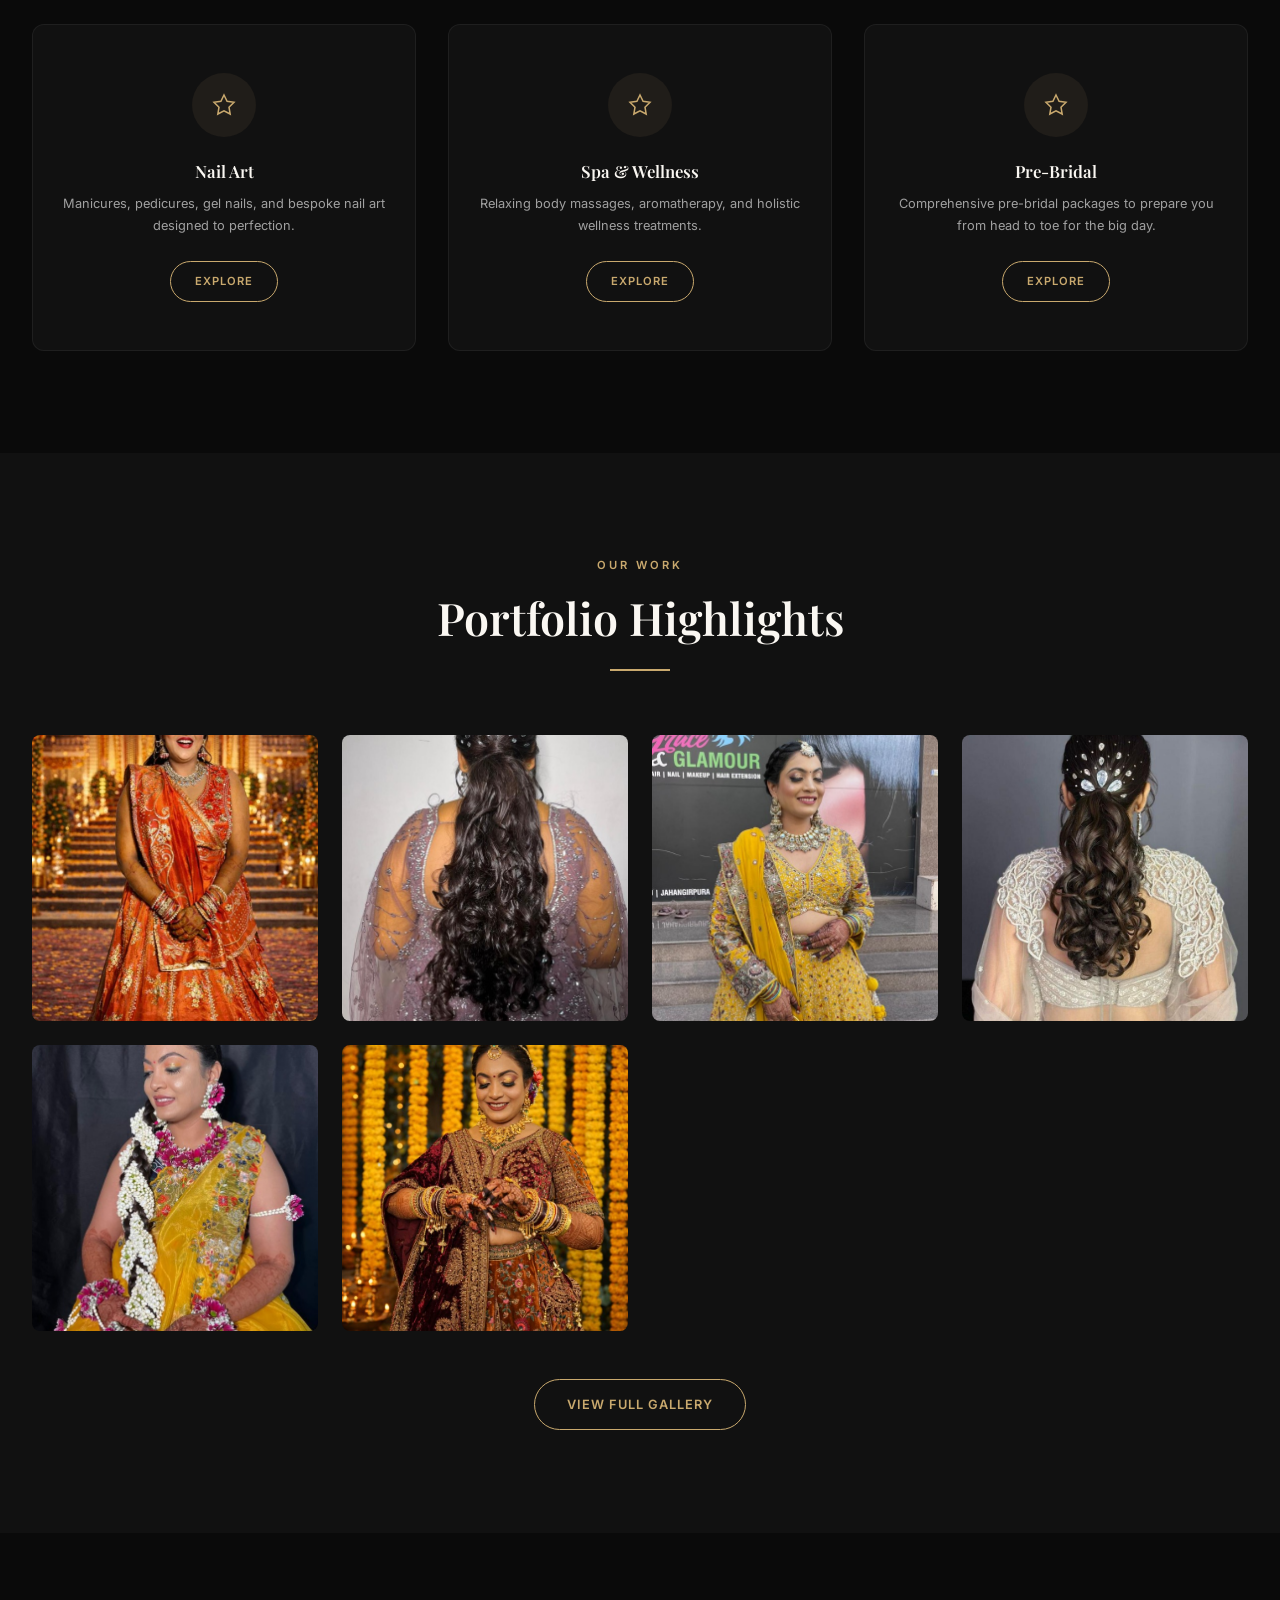
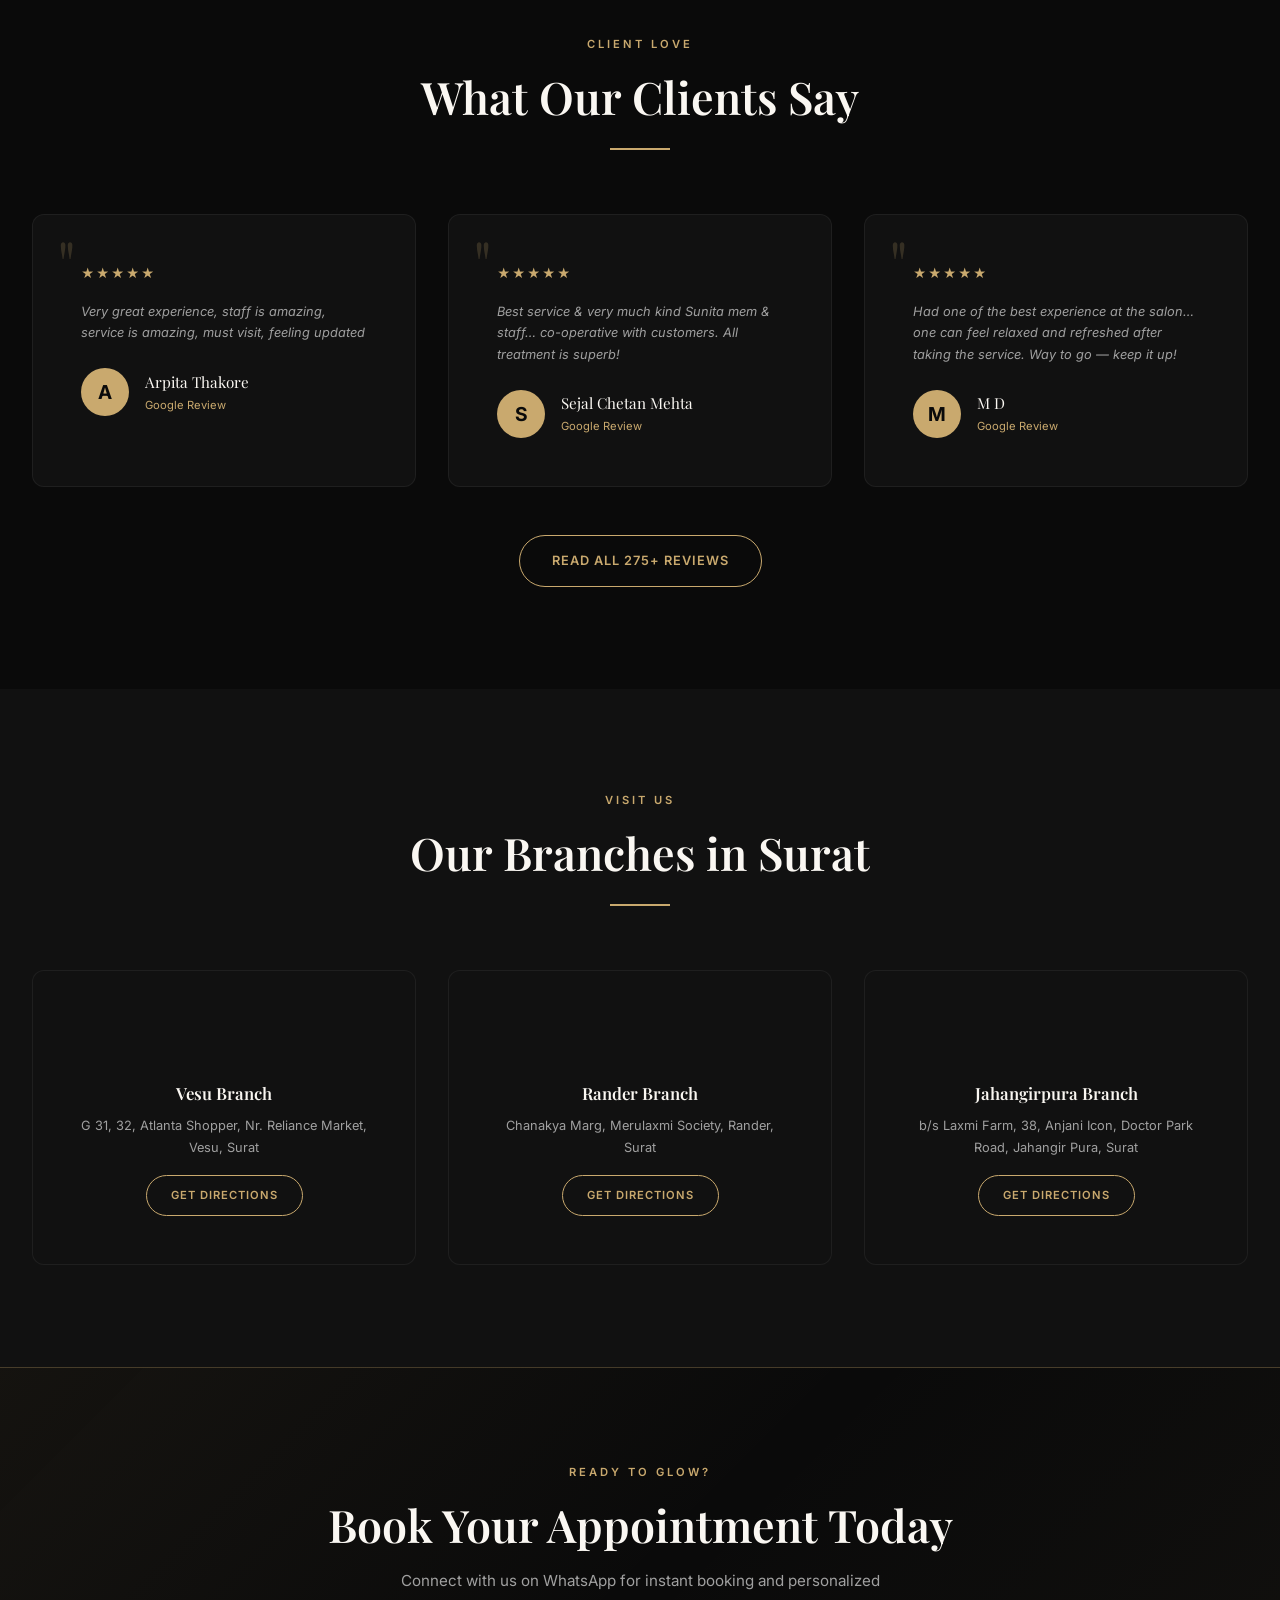
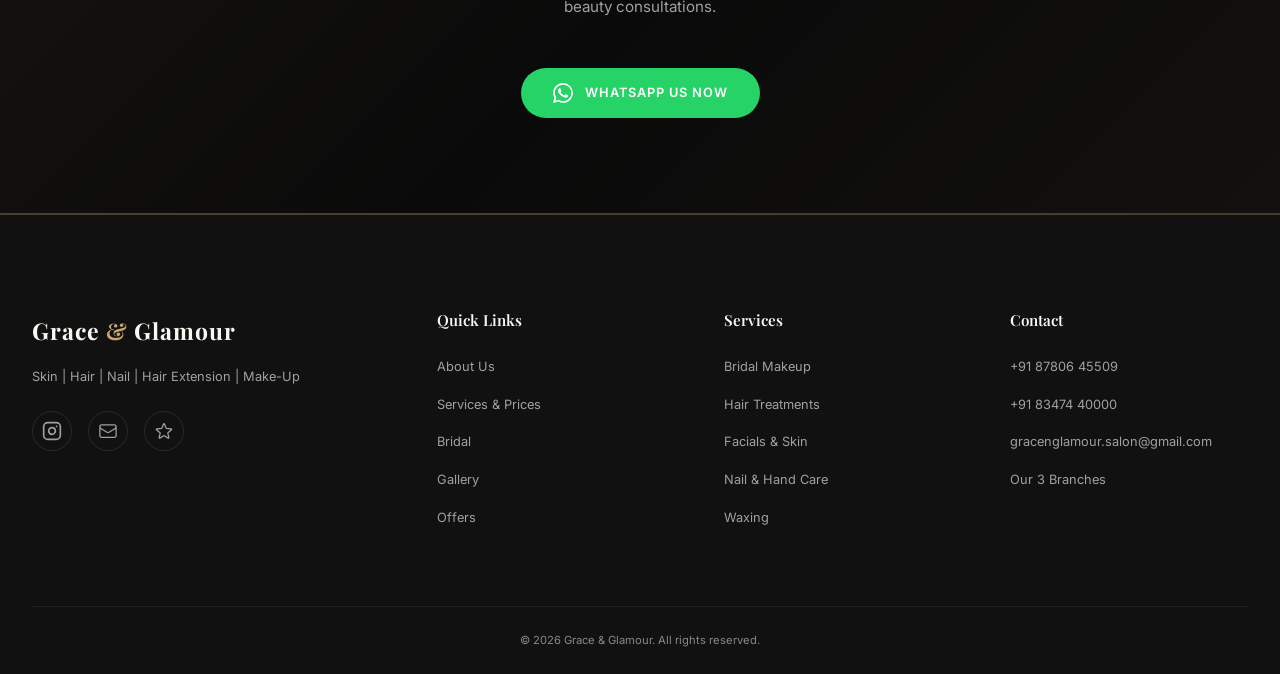
==== commit 4e2c7c55: "added the vercel analystics" ====
--- a/index.html
+++ b/index.html
@@ -26,9 +26,9 @@
   <meta name="twitter:description" content="Surat's premier luxury beauty and bridal salon with 3 branches.">
 
   <link rel="icon" type="image/x-icon" href="images/favicon.ico">
-    <link rel="icon" type="image/png" sizes="48x48" href="images/favicon-48.png">
-    <link rel="apple-touch-icon" sizes="180x180" href="images/apple-touch-icon.png">
-    <link rel="stylesheet" href="css/style.css">
+  <link rel="icon" type="image/png" sizes="48x48" href="images/favicon-48.png">
+  <link rel="apple-touch-icon" sizes="180x180" href="images/apple-touch-icon.png">
+  <link rel="stylesheet" href="css/style.css">
 
   <!-- Structured Data: LocalBusiness -->
   <script type="application/ld+json">
@@ -169,42 +169,66 @@
       <div class="grid grid-3">
         <div class="card service-card reveal">
           <div class="card-icon">
-<svg width="24" height="24" fill="none" stroke="currentColor" stroke-width="1.5" viewBox="0 0 24 24"><path d="M12 2l3.09 6.26L22 9.27l-5 4.87 1.18 6.88L12 17.77l-6.18 3.25L7 14.14 2 9.27l6.91-1.01L12 2z"></path></svg></div>
+            <svg width="24" height="24" fill="none" stroke="currentColor" stroke-width="1.5" viewBox="0 0 24 24">
+              <path d="M12 2l3.09 6.26L22 9.27l-5 4.87 1.18 6.88L12 17.77l-6.18 3.25L7 14.14 2 9.27l6.91-1.01L12 2z">
+              </path>
+            </svg>
+          </div>
           <h4>Bridal Makeup</h4>
           <p>Flawless bridal looks crafted with premium international products for your most special day.</p>
           <a href="bridal.html" class="btn btn-outline btn-sm">Explore</a>
         </div>
         <div class="card service-card reveal">
           <div class="card-icon">
-<svg width="24" height="24" fill="none" stroke="currentColor" stroke-width="1.5" viewBox="0 0 24 24"><path d="M12 2l3.09 6.26L22 9.27l-5 4.87 1.18 6.88L12 17.77l-6.18 3.25L7 14.14 2 9.27l6.91-1.01L12 2z"></path></svg></div>
+            <svg width="24" height="24" fill="none" stroke="currentColor" stroke-width="1.5" viewBox="0 0 24 24">
+              <path d="M12 2l3.09 6.26L22 9.27l-5 4.87 1.18 6.88L12 17.77l-6.18 3.25L7 14.14 2 9.27l6.91-1.01L12 2z">
+              </path>
+            </svg>
+          </div>
           <h4>Hair Styling</h4>
           <p>Precision cuts, colouring, keratin treatments, and bridal hairdos by expert stylists.</p>
           <a href="services.html" class="btn btn-outline btn-sm">Explore</a>
         </div>
         <div class="card service-card reveal">
           <div class="card-icon">
-<svg width="24" height="24" fill="none" stroke="currentColor" stroke-width="1.5" viewBox="0 0 24 24"><path d="M12 2l3.09 6.26L22 9.27l-5 4.87 1.18 6.88L12 17.77l-6.18 3.25L7 14.14 2 9.27l6.91-1.01L12 2z"></path></svg></div>
+            <svg width="24" height="24" fill="none" stroke="currentColor" stroke-width="1.5" viewBox="0 0 24 24">
+              <path d="M12 2l3.09 6.26L22 9.27l-5 4.87 1.18 6.88L12 17.77l-6.18 3.25L7 14.14 2 9.27l6.91-1.01L12 2z">
+              </path>
+            </svg>
+          </div>
           <h4>Skincare</h4>
           <p>Advanced facials, chemical peels, and skin rejuvenation for a radiant, youthful glow.</p>
           <a href="services.html" class="btn btn-outline btn-sm">Explore</a>
         </div>
         <div class="card service-card reveal">
           <div class="card-icon">
-<svg width="24" height="24" fill="none" stroke="currentColor" stroke-width="1.5" viewBox="0 0 24 24"><path d="M12 2l3.09 6.26L22 9.27l-5 4.87 1.18 6.88L12 17.77l-6.18 3.25L7 14.14 2 9.27l6.91-1.01L12 2z"></path></svg></div>
+            <svg width="24" height="24" fill="none" stroke="currentColor" stroke-width="1.5" viewBox="0 0 24 24">
+              <path d="M12 2l3.09 6.26L22 9.27l-5 4.87 1.18 6.88L12 17.77l-6.18 3.25L7 14.14 2 9.27l6.91-1.01L12 2z">
+              </path>
+            </svg>
+          </div>
           <h4>Nail Art</h4>
           <p>Manicures, pedicures, gel nails, and bespoke nail art designed to perfection.</p>
           <a href="services.html" class="btn btn-outline btn-sm">Explore</a>
         </div>
         <div class="card service-card reveal">
           <div class="card-icon">
-<svg width="24" height="24" fill="none" stroke="currentColor" stroke-width="1.5" viewBox="0 0 24 24"><path d="M12 2l3.09 6.26L22 9.27l-5 4.87 1.18 6.88L12 17.77l-6.18 3.25L7 14.14 2 9.27l6.91-1.01L12 2z"></path></svg></div>
+            <svg width="24" height="24" fill="none" stroke="currentColor" stroke-width="1.5" viewBox="0 0 24 24">
+              <path d="M12 2l3.09 6.26L22 9.27l-5 4.87 1.18 6.88L12 17.77l-6.18 3.25L7 14.14 2 9.27l6.91-1.01L12 2z">
+              </path>
+            </svg>
+          </div>
           <h4>Spa & Wellness</h4>
           <p>Relaxing body massages, aromatherapy, and holistic wellness treatments.</p>
           <a href="services.html" class="btn btn-outline btn-sm">Explore</a>
         </div>
         <div class="card service-card reveal">
           <div class="card-icon">
-<svg width="24" height="24" fill="none" stroke="currentColor" stroke-width="1.5" viewBox="0 0 24 24"><path d="M12 2l3.09 6.26L22 9.27l-5 4.87 1.18 6.88L12 17.77l-6.18 3.25L7 14.14 2 9.27l6.91-1.01L12 2z"></path></svg></div>
+            <svg width="24" height="24" fill="none" stroke="currentColor" stroke-width="1.5" viewBox="0 0 24 24">
+              <path d="M12 2l3.09 6.26L22 9.27l-5 4.87 1.18 6.88L12 17.77l-6.18 3.25L7 14.14 2 9.27l6.91-1.01L12 2z">
+              </path>
+            </svg>
+          </div>
           <h4>Pre-Bridal</h4>
           <p>Comprehensive pre-bridal packages to prepare you from head to toe for the big day.</p>
           <a href="bridal.html" class="btn btn-outline btn-sm">Explore</a>
@@ -375,9 +399,23 @@
         <div class="footer-brand"><a href="index.html" class="nav-logo">Grace <span>&amp;</span> Glamour</a>
           <p>Skin | Hair | Nail | Hair Extension | Make-Up</p>
           <div class="footer-social"><a href="https://www.instagram.com/grace.n.glamour_salon_academy/" target="_blank"
-              rel="noopener noreferrer" aria-label="Instagram"><svg viewBox="0 0 24 24" width="20" height="20" stroke="currentColor" stroke-width="2" fill="none" stroke-linecap="round" stroke-linejoin="round" class="css-i6dzq1"><rect x="2" y="2" width="20" height="20" rx="5" ry="5"></rect><path d="M16 11.37A4 4 0 1 1 12.63 8 4 4 0 0 1 16 11.37z"></path><line x1="17.5" y1="6.5" x2="17.51" y2="6.5"></line></svg></a><a href="mailto:gracenglamour.salon@gmail.com"
-              aria-label="Email"><svg xmlns="http://www.w3.org/2000/svg" fill="none" viewBox="0 0 24 24" stroke-width="1.5" stroke="currentColor" width="20" height="20"><path stroke-linecap="round" stroke-linejoin="round" d="M21.75 6.75v10.5a2.25 2.25 0 01-2.25 2.25h-15a2.25 2.25 0 01-2.25-2.25V6.75m19.5 0A2.25 2.25 0 0019.5 4.5h-15a2.25 2.25 0 00-2.25 2.25m19.5 0v.243a2.25 2.25 0 01-1.07 1.916l-7.5 4.615a2.25 2.25 0 01-2.36 0L3.32 8.91a2.25 2.25 0 01-1.07-1.916V6.75" /></svg></a><a href="https://g.page/r/CR6FOvfgBTPnEBM/review" target="_blank"
-              rel="noopener noreferrer" aria-label="Google Reviews"><svg xmlns="http://www.w3.org/2000/svg" fill="none" viewBox="0 0 24 24" stroke-width="1.5" stroke="currentColor" width="20" height="20"><path stroke-linecap="round" stroke-linejoin="round" d="M11.48 3.499a.562.562 0 011.04 0l2.125 5.111a.563.563 0 00.475.345l5.518.442c.499.04.701.663.321.988l-4.204 3.602a.563.563 0 00-.182.557l1.285 5.385a.562.562 0 01-.84.61l-4.725-2.885a.563.563 0 00-.586 0L6.982 20.54a.562.562 0 01-.84-.61l1.285-5.386a.562.562 0 00-.182-.557l-4.204-3.602a.563.563 0 01.321-.988l5.518-.442a.563.563 0 00.475-.345L11.48 3.5z" /></svg></a></div>
+              rel="noopener noreferrer" aria-label="Instagram"><svg viewBox="0 0 24 24" width="20" height="20"
+                stroke="currentColor" stroke-width="2" fill="none" stroke-linecap="round" stroke-linejoin="round"
+                class="css-i6dzq1">
+                <rect x="2" y="2" width="20" height="20" rx="5" ry="5"></rect>
+                <path d="M16 11.37A4 4 0 1 1 12.63 8 4 4 0 0 1 16 11.37z"></path>
+                <line x1="17.5" y1="6.5" x2="17.51" y2="6.5"></line>
+              </svg></a><a href="mailto:gracenglamour.salon@gmail.com" aria-label="Email"><svg
+                xmlns="http://www.w3.org/2000/svg" fill="none" viewBox="0 0 24 24" stroke-width="1.5"
+                stroke="currentColor" width="20" height="20">
+                <path stroke-linecap="round" stroke-linejoin="round"
+                  d="M21.75 6.75v10.5a2.25 2.25 0 01-2.25 2.25h-15a2.25 2.25 0 01-2.25-2.25V6.75m19.5 0A2.25 2.25 0 0019.5 4.5h-15a2.25 2.25 0 00-2.25 2.25m19.5 0v.243a2.25 2.25 0 01-1.07 1.916l-7.5 4.615a2.25 2.25 0 01-2.36 0L3.32 8.91a2.25 2.25 0 01-1.07-1.916V6.75" />
+              </svg></a><a href="https://g.page/r/CR6FOvfgBTPnEBM/review" target="_blank" rel="noopener noreferrer"
+              aria-label="Google Reviews"><svg xmlns="http://www.w3.org/2000/svg" fill="none" viewBox="0 0 24 24"
+                stroke-width="1.5" stroke="currentColor" width="20" height="20">
+                <path stroke-linecap="round" stroke-linejoin="round"
+                  d="M11.48 3.499a.562.562 0 011.04 0l2.125 5.111a.563.563 0 00.475.345l5.518.442c.499.04.701.663.321.988l-4.204 3.602a.563.563 0 00-.182.557l1.285 5.385a.562.562 0 01-.84.61l-4.725-2.885a.563.563 0 00-.586 0L6.982 20.54a.562.562 0 01-.84-.61l1.285-5.386a.562.562 0 00-.182-.557l-4.204-3.602a.563.563 0 01.321-.988l5.518-.442a.563.563 0 00.475-.345L11.48 3.5z" />
+              </svg></a></div>
         </div>
         <div class="footer-col">
           <h4>Quick Links</h4>
@@ -431,6 +469,10 @@
   </div>
 
   <script src="js/main.js"></script>
+  <!-- Vercel Analytics -->
+  <script defer src="/_vercel/insights/script.js"></script>
+  <!-- Vercel Speed Insights -->
+  <script defer src="/_vercel/speed-insights/script.js"></script>
 </body>
 
 </html>
